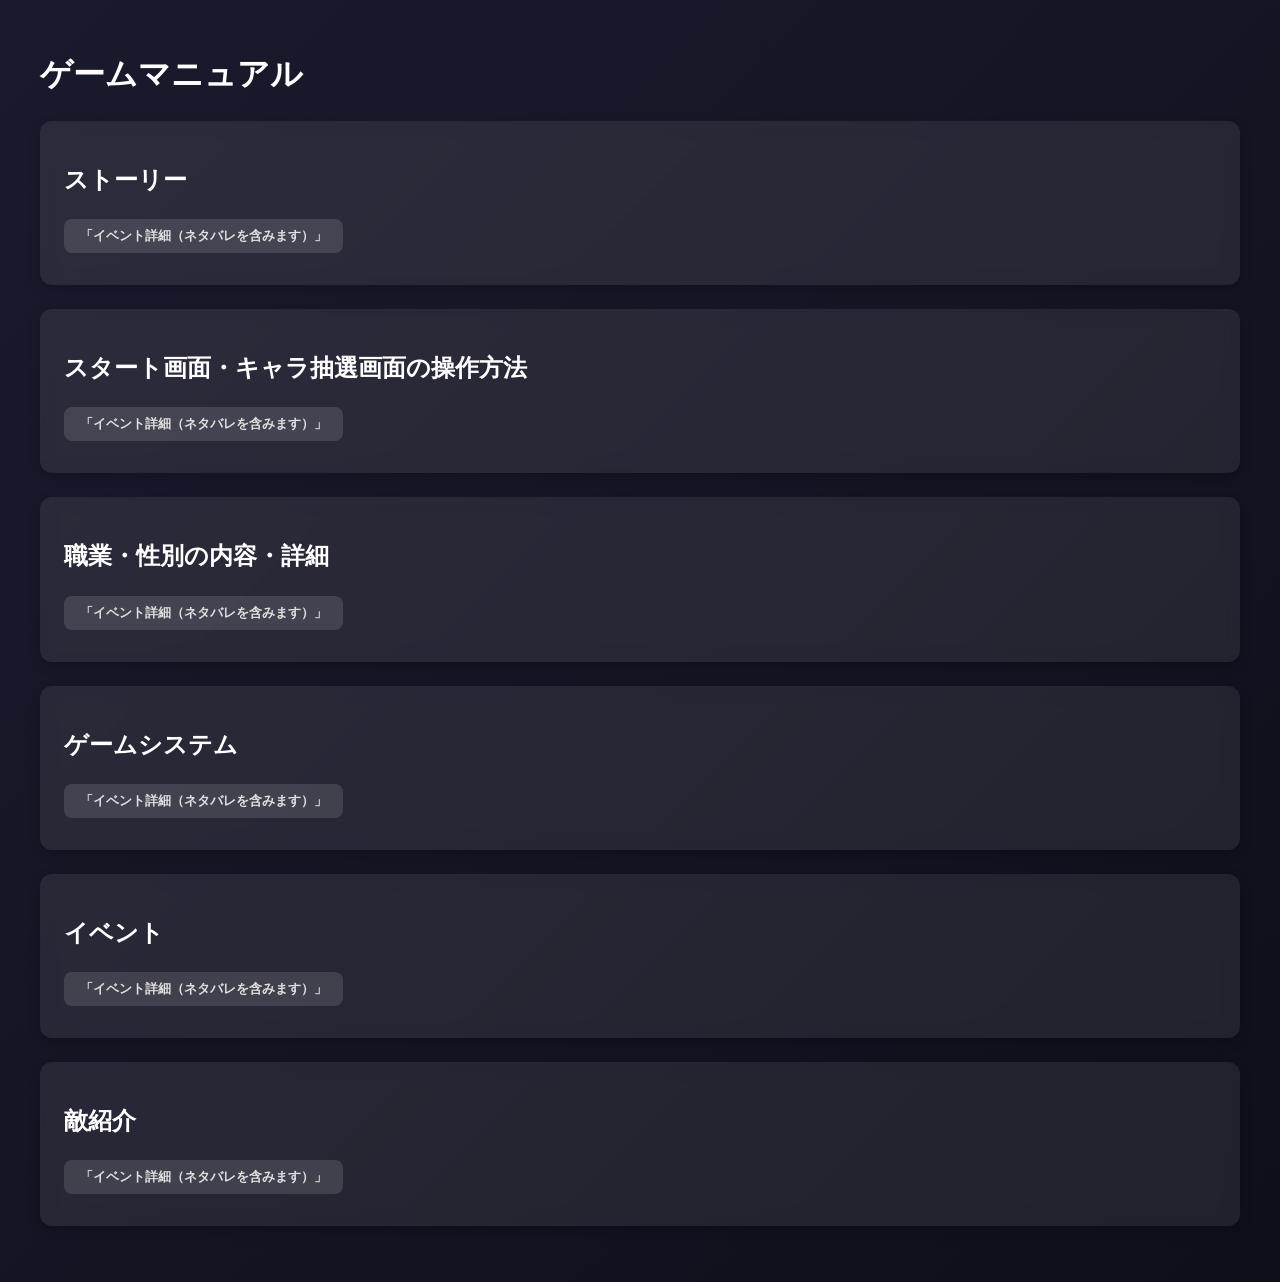
==== manual.html @ a330419d "味方を生贄に捧げると亡霊となるようにした" ====
<!DOCTYPE html>
<html lang="ja">

<head>
    <meta charset="UTF-8" />
    <meta name="viewport" content="width=device-width, initial-scale=1.0" />
    <title>ゲームマニュアル</title>
    <link rel="stylesheet" href="manual.css" />
    <link href="https://fonts.googleapis.com/css2?family=Inter:wght@400;600&display=swap" rel="stylesheet" />
</head>

<body>
    <div class="container">
        <h1>ゲームマニュアル</h1>

        <!-- Story -->
        <section class="section-card">
            <h2>ストーリー</h2>
            <button class="spoiler-btn" aria-expanded="false">「イベント詳細（ネタバレを含みます）」</button>
            <div class="details">
                <p>深淵の渦が世界を脅かす中、勇敢な冒険者たちは「VORTEX: The Labyrinth of
                    Souls」のダンジョンへ挑む。各階層で試練と謎を乗り越え、最深部の渦を討伐し、世界に平和を取り戻す壮大な旅路がここに始まる。</p>
                <div class="image-grid">
                    <img src="assets/intro.jpg" alt="Story Image" />
                </div>
            </div>
        </section>

        <!-- Start Screen -->
        <section class="section-card">
            <h2>スタート画面・キャラ抽選画面の操作方法</h2>
            <button class="spoiler-btn" aria-expanded="false">「イベント詳細（ネタバレを含みます）」</button>
            <div class="details">
                <p>スタート画面の各ボタンやキャラ抽選の流れを説明します。</p>
                <div class="image-grid">
                    <img src="assets/floor.png" alt="Start Screen" />
                    <img src="assets/face_戦士_male.jpeg" alt="Character Select" />
                </div>
            </div>
        </section>

        <!-- Classes & Gender -->
        <section class="section-card">
            <h2>職業・性別の内容・詳細</h2>
            <button class="spoiler-btn" aria-expanded="false">「イベント詳細（ネタバレを含みます）」</button>
            <div class="details">
                <table class="info-table">
                    <thead>
                        <tr>
                            <th>職業</th>
                            <th>性別</th>
                            <th>説明</th>
                        </tr>
                    </thead>
                    <tbody>
                        <tr>
                            <td>戦士</td>
                            <td>男性</td>
                            <td>高い攻撃力と防御力。</td>
                        </tr>
                        <tr>
                            <td>戦士</td>
                            <td>女性</td>
                            <td>同上、スキルが若干異なる。</td>
                        </tr>
                        <!-- 追加の職業・性別行 -->
                    </tbody>
                </table>
                <div class="image-grid">
                    <img src="assets/face_戦士_male.jpeg" alt="Warrior Male" />
                    <img src="assets/face_戦士_female.jpeg" alt="Warrior Female" />
                </div>
            </div>
        </section>

        <!-- Game Systems -->
        <section class="section-card">
            <h2>ゲームシステム</h2>
            <button class="spoiler-btn" aria-expanded="false">「イベント詳細（ネタバレを含みます）」</button>
            <div class="details">
                <ul>
                    <li><strong>オートセーブ</strong>：一定時間ごとに自動保存。</li>
                    <li><strong>キャンプ</strong>：休息・装備変更が可能。</li>
                    <li><strong>カルマシステム</strong>：行動に応じてカルマが変化。</li>
                    <li><strong>ランキングシステム</strong>：スコアやクリアタイムで順位付け。</li>
                    <li><strong>宝箱システム</strong>：ランダムアイテム取得。</li>
                    <li><strong>ダンジョンギミック</strong>：罠やパズル。</li>
                </ul>
                <div class="image-grid">
                    <img src="assets/boss.png" alt="Auto Save" />
                    <img src="assets/chest.png" alt="Camp" />
                    <img src="assets/face_ビショップ_male.jpeg" alt="Karma" />
                </div>
            </div>
        </section>

        <!-- Events -->
        <section class="section-card">
            <h2>イベント</h2>
            <button class="spoiler-btn" aria-expanded="false">「イベント詳細（ネタバレを含みます）」</button>
            <div class="details">
                <p>各フロアのイベント一覧をここに記載します。</p>
                <ul>
                    <li>フロア 1 – イベント名 – 簡易説明</li>
                    <li>フロア 2 – イベント名 – 簡易説明</li>
                    <!-- 追加のフロア -->
                </ul>
                <div class="image-grid">
                    <img src="assets/event_1.png" alt="Floor 1 Event" />
                    <img src="assets/event_2.png" alt="Floor 2 Event" />
                </div>
            </div>
        </section>

        <!-- Enemies -->
        <section class="section-card">
            <h2>敵紹介</h2>
            <button class="spoiler-btn" aria-expanded="false">「イベント詳細（ネタバレを含みます）」</button>
            <div class="details">
                <ul>
                    <li><strong>スライム</strong> – 弱いが数が多い。</li>
                    <li><strong>ゴブリン</strong> – 素早く、単体攻撃が得意。</li>
                    <!-- 追加の敵 -->
                </ul>
                <div class="image-grid">
                    <img src="assets/monster_0.png" alt="Slime" />
                    <img src="assets/monster_1.png" alt="Goblin" />
                </div>
            </div>
        </section>

    </div>
    <script src="manual.js"></script>
</body>

</html>
---- manual.css ----
/* manual.css - Premium styling for the HTML game manual */

/* Global Styles */
html,
body {
    margin: 0;
    padding: 0;
    font-family: 'Inter', sans-serif;
    background: linear-gradient(135deg, #1a1a2e, #0f0f1a);
    color: #e0e0e0;
    line-height: 1.6;
}

h1,
h2,
h3 {
    color: #ffffff;
    margin-top: 1rem;
}

/* Container */
.container {
    max-width: 1200px;
    margin: 0 auto;
    padding: 2rem;
}

/* Section Card */
.section-card {
    background: rgba(255, 255, 255, 0.08);
    border-radius: 12px;
    padding: 1.5rem;
    margin-bottom: 1.5rem;
    backdrop-filter: blur(8px);
    box-shadow: 0 4px 12px rgba(0, 0, 0, 0.2);
}

/* Spoiler Button */
.spoiler-btn {
    background: rgba(255, 255, 255, 0.12);
    border: none;
    color: #e0e0e0;
    padding: 0.5rem 1rem;
    border-radius: 8px;
    cursor: pointer;
    font-weight: 600;
    transition: background 0.3s ease;
}

.spoiler-btn:hover {
    background: rgba(255, 255, 255, 0.2);
}

.spoiler-btn[aria-expanded="true"] {
    background: rgba(255, 255, 255, 0.25);
}

/* Details Panel */
.details {
    overflow: hidden;
    max-height: 0;
    transition: max-height 0.4s ease;
    margin-top: 0.5rem;
}

.details img {
    max-width: 100%;
    border-radius: 8px;
    margin-top: 0.5rem;
}

/* Grid for images */
.image-grid {
    display: grid;
    grid-template-columns: repeat(auto-fit, minmax(200px, 1fr));
    gap: 1rem;
}

/* Table for class/gender details */
.info-table {
    width: 100%;
    border-collapse: collapse;
    margin-top: 1rem;
}

.info-table th,
.info-table td {
    border: 1px solid rgba(255, 255, 255, 0.1);
    padding: 0.5rem;
    text-align: left;
}

.info-table th {
    background: rgba(255, 255, 255, 0.12);
}

@media (max-width: 768px) {
    .container {
        padding: 1rem;
    }
}
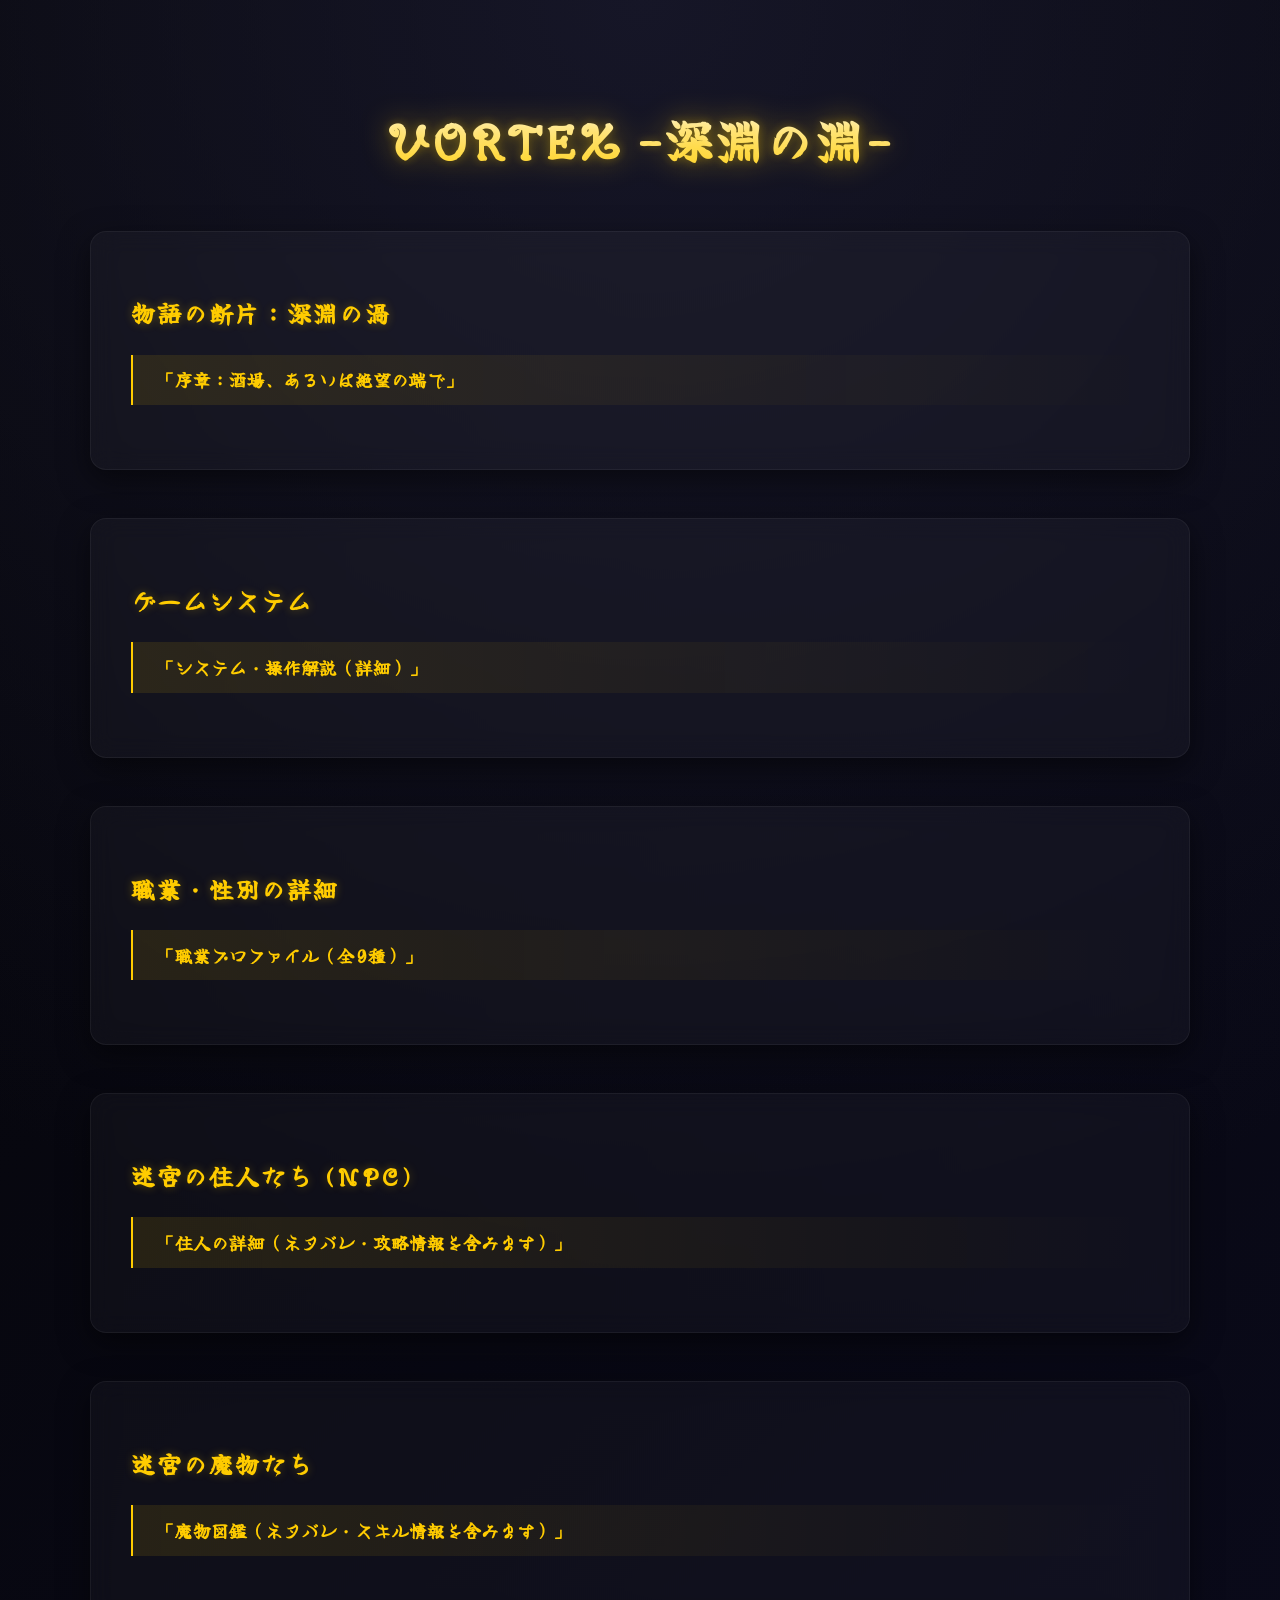
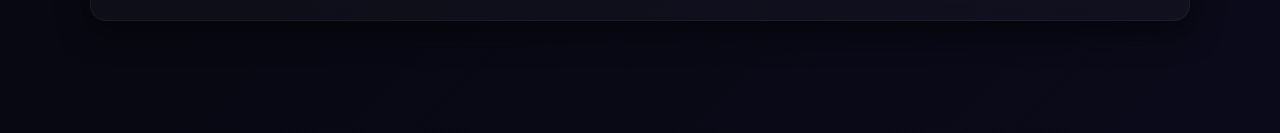
==== commit c84714ae: "implemented manual" ====
--- a/manual.html
+++ b/manual.html
@@ -4,131 +4,1103 @@
 <head>
     <meta charset="UTF-8" />
     <meta name="viewport" content="width=device-width, initial-scale=1.0" />
-    <title>ゲームマニュアル</title>
+    <title>VORTEX: Manual</title>
     <link rel="stylesheet" href="manual.css" />
-    <link href="https://fonts.googleapis.com/css2?family=Inter:wght@400;600&display=swap" rel="stylesheet" />
+    <link rel="preconnect" href="https://fonts.googleapis.com">
+    <link rel="preconnect" href="https://fonts.gstatic.com" crossorigin>
+    <link href="https://fonts.googleapis.com/css2?family=Yuji+Mai&display=swap" rel="stylesheet">
 </head>
 
 <body>
     <div class="container">
-        <h1>ゲームマニュアル</h1>
+        <h1>VORTEX -深淵の淵-</h1>
 
         <!-- Story -->
         <section class="section-card">
-            <h2>ストーリー</h2>
-            <button class="spoiler-btn" aria-expanded="false">「イベント詳細（ネタバレを含みます）」</button>
+            <h2>物語の断片：深淵の渦</h2>
+            <button class="spoiler-btn" aria-expanded="false">「序章：酒場、あるいは絶望の端で」</button>
             <div class="details">
-                <p>深淵の渦が世界を脅かす中、勇敢な冒険者たちは「VORTEX: The Labyrinth of
-                    Souls」のダンジョンへ挑む。各階層で試練と謎を乗り越え、最深部の渦を討伐し、世界に平和を取り戻す壮大な旅路がここに始まる。</p>
+                <div class="story-box">
+                    <p>石造りの酒場には、煤けた脂火の臭いと冒険者たちの重苦しい沈黙が充満していた。外では、迷宮の奥底から噴き出す瘴気が夜を蝕んでいる。街の家畜は相次いで倒れ、子供たちは原因不明の熱に浮かされ、かつて豊かだった土地は緩やかな死へと向かっていた。
+                    </p>
+
+                    <p>「……また現れたらしいですね。あの『渦』が」</p>
+
+                    <p>バーテンダーの擦れた声が、薪の爆ぜる音を切り裂く。彼の視線の先、カウンターに座る者たちの背中には、隠しきれない疲弊と、それ以上に深い「渇き」が張り付いていた。迷宮――それはかつては栄華の跡であり、今は魂を喰らう「VORTEX」の苗床。最深部に鎮座する「渦」を討たない限り、この世界に明日は訪れない。
+                    </p>
+
+                    <p>「ふん、またあの『渦』か。……この店には腕利きが集まっているようだな」</p>
+
+                    <p>一人の探索者が立ち上がる。その眼光は、絶望の淵にありながらも、まだ折れぬ意志を宿していた。<br>
+                        「誰か、私と共に『渦』を止めるために立ち上がる者はいないか？」</p>
+
+                    <p>椅子を引く軋み音が、連鎖的に響き渡る。ある者は金のため、ある者は過去を清算するため、またある者は純粋なる光の導きを信じて。境遇も信仰も異なる四人の魂が、今、薄暗い酒場の隅で交差した。</p>
+
+                    <p>彼らが踏み出すのは、生者が立ち入ることを許されぬ「魂の迷宮（The Labyrinth of Souls）」。<br>
+                        暗闇の先で待ち受けるのは、試練か、謎か、それとも救いなき終焉か。<br>
+                        深淵なる渦を巡る、死と再生の旅路が今、幕を開ける――。</p>
+                </div>
                 <div class="image-grid">
                     <img src="assets/intro.jpg" alt="Story Image" />
                 </div>
             </div>
         </section>
 
-        <!-- Start Screen -->
+        <!-- Game Systems -->
         <section class="section-card">
-            <h2>スタート画面・キャラ抽選画面の操作方法</h2>
-            <button class="spoiler-btn" aria-expanded="false">「イベント詳細（ネタバレを含みます）」</button>
+            <h2>ゲームシステム</h2>
+            <button class="spoiler-btn" aria-expanded="false">「システム・操作解説（詳細）」</button>
             <div class="details">
-                <p>スタート画面の各ボタンやキャラ抽選の流れを説明します。</p>
-                <div class="image-grid">
-                    <img src="assets/floor.png" alt="Start Screen" />
-                    <img src="assets/face_戦士_male.jpeg" alt="Character Select" />
+                <div class="system-grid">
+                    <!-- Party Creation -->
+                    <div class="system-box">
+                        <h3>キャラクター抽選とボーナス</h3>
+                        <p>冒険の始まりは、酒場に集まった4人の志願者を選ぶことから始まります。満足のいくステータスや職業が出るまで、何度でも<strong>「再抽選（Rキー）」</strong>が可能です。
+                        </p>
+                        <p><span class="reward-item">重要：</span>
+                            各キャラクターのステータス横にある「+」ボタンでボーナスポイントを割り振れます。VITは最大HP、INTは最大MPに直結し、各ステータスは装備可能条件にも関係するため、バランスを考えて慎重に割り当てましょう。
+                        </p>
+                    </div>
+
+                    <!-- Dungeon -->
+                    <div class="system-box">
+                        <h3>3Dダンジョン探索</h3>
+                        <p>名作ウィザードリィを彷彿とさせる、主観視点での探索です。マップは挑戦のたびにその姿を変え、壁の奥には<strong>「隠し扉」</strong>が潜んでいることもあります。</p>
+                        <ul>
+                            <li><strong>テレポーター</strong>：迷宮内の別の場所へランダムに転送されます。</li>
+                            <li><strong>回転床</strong>：一歩踏み出すと向きが強制的に変えられます。</li>
+                        </ul>
+                    </div>
+
+                    <!-- Battle -->
+                    <div class="system-box">
+                        <h3>戦略的なコマンド戦闘</h3>
+                        <p>敵と遭遇するとコマンド選択式の戦闘になります。各職業には固有のスキルがあり、HPやMPを消費して強力な一撃や支援を繰り出すことができます。</p>
+                    </div>
+
+                    <!-- Gear & Camp -->
+                    <div class="system-box">
+                        <h3>キャンプと装備の掟</h3>
+                        <p>「Cキー」でキャンプを開き、アイテムの使用や装備の変更が行えます。装備品には<strong>「必要ステータス」</strong>が設定されており、これを満たさないと真価を発揮できません。
+                        </p>
+                        <p><small>※初期のボーナス割り振りが、将来強力な武具を扱えるかどうかの鍵を握ります。</small></p>
+                    </div>
+
+                    <!-- Karma -->
+                    <div class="system-box">
+                        <h3>カルマシステム</h3>
+                        <p>迷宮内でのあなたの決断は、その魂の在り方（カルマ）を規定します。カルマの値によって、以下の恩恵と代償が生まれます。</p>
+                        <div class="karma-grid">
+                            <div class="karma-card light">
+                                <div class="karma-title">善のカルマ（正の値）</div>
+                                <p>聖なる加護により、歩数に応じて<strong>HPが自動回復</strong>しやすくなります。引き換えに、わずかなMPを消費します。</p>
+                            </div>
+                            <div class="karma-card dark">
+                                <div class="karma-title">悪のカルマ（負の値）</div>
+                                <p>闇の魔力と同調し、歩数に応じて<strong>MPが自動回復</strong>しやすくなります。引き換えに、わずかなHPを消費します。</p>
+                            </div>
+                        </div>
+                    </div>
+
+                    <!-- Save & Ranking -->
+                    <div class="system-box">
+                        <h3>記録と死のペナルティ</h3>
+                        <p>戦闘終了後などに<strong>オートセーブ</strong>が行われます。全滅すると「死のペナルティ」としてクリアタイム（探索時間）が大幅に加算され、スタート地点に送られます。</p>
+                        <p>無事に「渦」を討伐できれば、その誇り高き記録をランキングボードに刻むことができます。</p>
+                    </div>
+
+                    <!-- Controls -->
+                    <div class="system-box">
+                        <h3>操作方法</h3>
+                        <div class="control-grid">
+                            <div class="control-item"><span class="control-key">W / ↑</span> 前進</div>
+                            <div class="control-item"><span class="control-key">S / ↓</span> 後退</div>
+                            <div class="control-item"><span class="control-key">A / ←</span> 左を向く</div>
+                            <div class="control-item"><span class="control-key">D / →</span> 右を向く</div>
+                            <div class="control-item"><span class="control-key">C</span> キャンプを開く</div>
+                            <div class="control-item"><span class="control-key">Enter</span> 決定 / 開始</div>
+                            <div class="control-item"><span class="control-key">R</span> メンバー再抽選</div>
+                        </div>
+                        <div style="margin-top: 1rem; font-size: 0.9rem; color: #aaa;">
+                            <strong>戦闘ショートカット:</strong><br>
+                            A: 攻撃 / S: スキル / D: 防御 / F: 逃げる
+                        </div>
+                    </div>
                 </div>
             </div>
         </section>
 
         <!-- Classes & Gender -->
         <section class="section-card">
-            <h2>職業・性別の内容・詳細</h2>
-            <button class="spoiler-btn" aria-expanded="false">「イベント詳細（ネタバレを含みます）」</button>
+            <h2>職業・性別の詳細</h2>
+            <button class="spoiler-btn" aria-expanded="false">「職業プロファイル（全9種）」</button>
             <div class="details">
-                <table class="info-table">
-                    <thead>
-                        <tr>
-                            <th>職業</th>
-                            <th>性別</th>
-                            <th>説明</th>
-                        </tr>
-                    </thead>
-                    <tbody>
-                        <tr>
-                            <td>戦士</td>
-                            <td>男性</td>
-                            <td>高い攻撃力と防御力。</td>
-                        </tr>
-                        <tr>
-                            <td>戦士</td>
-                            <td>女性</td>
-                            <td>同上、スキルが若干異なる。</td>
-                        </tr>
-                        <!-- 追加の職業・性別行 -->
-                    </tbody>
-                </table>
-                <div class="image-grid">
-                    <img src="assets/face_戦士_male.jpeg" alt="Warrior Male" />
-                    <img src="assets/face_戦士_female.jpeg" alt="Warrior Female" />
+                <div class="character-gallery">
+
+                    <!-- Warrior -->
+                    <div class="class-section">
+                        <div class="class-header">
+                            <h3>戦士 <span style="font-size: 1rem; color: #888;">- Warrior -</span></h3>
+                        </div>
+                        <p class="class-description">高いHPと防御力を誇る前衛の要。最前線でパーティの盾となり、強力な武具を使いこなします。</p>
+                        <div class="gender-cards">
+                            <div class="gender-card">
+                                <img src="assets/face_戦士_male.jpeg" alt="Warrior Male" class="gender-portrait" />
+                                <div class="gender-info">
+                                    <div class="gender-label">男性 / MALE</div>
+                                    <div class="gender-skill">
+                                        <span class="skill-tag">SKILL</span> <span class="skill-name">全力振り</span>
+                                        <p class="skill-desc">大ダメージを与える強力な一撃。</p>
+                                    </div>
+                                </div>
+                            </div>
+                            <div class="gender-card">
+                                <img src="assets/face_戦士_female.jpeg" alt="Warrior Female" class="gender-portrait" />
+                                <div class="gender-info">
+                                    <div class="gender-label">女性 / FEMALE</div>
+                                    <div class="gender-skill">
+                                        <span class="skill-tag">SKILL</span> <span class="skill-name">全力振り</span>
+                                        <p class="skill-desc">大ダメージを与える強力な一撃。</p>
+                                    </div>
+                                </div>
+                            </div>
+                        </div>
+                    </div>
+
+                    <!-- Thief -->
+                    <div class="class-section">
+                        <div class="class-header">
+                            <h3>盗賊 <span style="font-size: 1rem; color: #888;">- Thief -</span></h3>
+                        </div>
+                        <p class="class-description">素早さと運が高く、宝箱の扱いに長けている。不意打ちによって戦況を有利に進めます。</p>
+                        <div class="gender-cards">
+                            <div class="gender-card">
+                                <img src="assets/face_盗賊_male.jpeg" alt="Thief Male" class="gender-portrait" />
+                                <div class="gender-info">
+                                    <div class="gender-label">男性 / MALE</div>
+                                    <div class="gender-skill">
+                                        <span class="skill-tag">SKILL</span> <span class="skill-name">不意打ち</span>
+                                        <p class="skill-desc">素早さを活かした奇襲攻撃。</p>
+                                    </div>
+                                </div>
+                            </div>
+                            <div class="gender-card">
+                                <img src="assets/face_盗賊_female.jpeg" alt="Thief Female" class="gender-portrait" />
+                                <div class="gender-info">
+                                    <div class="gender-label">女性 / FEMALE</div>
+                                    <div class="gender-skill">
+                                        <span class="skill-tag">SKILL</span> <span class="skill-name">不意打ち</span>
+                                        <p class="skill-desc">素早さを活かした奇襲攻撃。</p>
+                                    </div>
+                                </div>
+                            </div>
+                        </div>
+                    </div>
+
+                    <!-- Cleric -->
+                    <div class="class-section">
+                        <div class="class-header">
+                            <h3>僧侶 <span style="font-size: 1rem; color: #888;">- Cleric -</span></h3>
+                        </div>
+                        <p class="class-description">神聖な魔法でパーティの傷を癒やす。アンデッドを退ける浄化の力も持っています。</p>
+                        <div class="gender-cards">
+                            <div class="gender-card">
+                                <img src="assets/face_僧侶_male.jpeg" alt="Cleric Male" class="gender-portrait" />
+                                <div class="gender-info">
+                                    <div class="gender-label">男性 / MALE</div>
+                                    <div class="gender-skill">
+                                        <span class="skill-tag">SKILL</span> <span class="skill-name">ヒール</span>
+                                        <p class="skill-desc">味方一人のHPを大きく回復する。</p>
+                                    </div>
+                                </div>
+                            </div>
+                            <div class="gender-card">
+                                <img src="assets/face_僧侶_female.jpeg" alt="Cleric Female" class="gender-portrait" />
+                                <div class="gender-info">
+                                    <div class="gender-label">女性 / FEMALE</div>
+                                    <div class="gender-skill">
+                                        <span class="skill-tag">SKILL</span> <span class="skill-name">ヒール</span>
+                                        <p class="skill-desc">味方一人のHPを大きく回復する。</p>
+                                    </div>
+                                </div>
+                            </div>
+                        </div>
+                    </div>
+
+                    <!-- Mage -->
+                    <div class="class-section">
+                        <div class="class-header">
+                            <h3>魔術師 <span style="font-size: 1rem; color: #888;">- Mage -</span></h3>
+                        </div>
+                        <p class="class-description">強力な魔術を操り、敵軍を一掃する。防御は脆いが、一撃の破壊力は随一。</p>
+                        <div class="gender-cards">
+                            <div class="gender-card">
+                                <img src="assets/face_魔術師_male.jpeg" alt="Mage Male" class="gender-portrait" />
+                                <div class="gender-info">
+                                    <div class="gender-label">男性 / MALE</div>
+                                    <div class="gender-skill">
+                                        <span class="skill-tag">SKILL</span> <span class="skill-name">ファイヤーボール</span>
+                                        <p class="skill-desc">敵全体に魔法ダメージを与える。</p>
+                                    </div>
+                                </div>
+                            </div>
+                            <div class="gender-card">
+                                <img src="assets/face_魔術師_female.jpeg" alt="Mage Female" class="gender-portrait" />
+                                <div class="gender-info">
+                                    <div class="gender-label">女性 / FEMALE</div>
+                                    <div class="gender-skill">
+                                        <span class="skill-tag">SKILL</span> <span class="skill-name">ファイヤーボール</span>
+                                        <p class="skill-desc">敵全体に魔法ダメージを与える。</p>
+                                    </div>
+                                </div>
+                            </div>
+                        </div>
+                    </div>
+
+                    <!-- Samurai -->
+                    <div class="class-section">
+                        <div class="class-header">
+                            <h3>侍 <span style="font-size: 1rem; color: #888;">- Samurai -</span></h3>
+                        </div>
+                        <p class="class-description">刀を極め、強力な連撃を放つ。攻守のバランスが良く、独自の剣技で敵を切り裂きます。</p>
+                        <div class="gender-cards">
+                            <div class="gender-card">
+                                <img src="assets/face_侍_male.jpeg" alt="Samurai Male" class="gender-portrait" />
+                                <div class="gender-info">
+                                    <div class="gender-label">男性 / MALE</div>
+                                    <div class="gender-skill">
+                                        <span class="skill-tag">SKILL</span> <span class="skill-name">燕返し</span>
+                                        <p class="skill-desc">二回連続でダメージを与える。</p>
+                                    </div>
+                                </div>
+                            </div>
+                            <div class="gender-card">
+                                <img src="assets/face_侍_female.jpeg" alt="Samurai Female" class="gender-portrait" />
+                                <div class="gender-info">
+                                    <div class="gender-label">女性 / FEMALE</div>
+                                    <div class="gender-skill">
+                                        <span class="skill-tag">SKILL</span> <span class="skill-name">燕返し</span>
+                                        <p class="skill-desc">二回連続でダメージを与える。</p>
+                                    </div>
+                                </div>
+                            </div>
+                        </div>
+                    </div>
+
+                    <!-- Martial Artist -->
+                    <div class="class-section">
+                        <div class="class-header">
+                            <h3>武闘家 <span style="font-size: 1rem; color: #888;">- Martial Artist -</span></h3>
+                        </div>
+                        <p class="class-description">強靭な肉体を持ち、防御無視の熱波を放つ。素手や爪による攻撃は、堅い敵にも有効です。</p>
+                        <div class="gender-cards">
+                            <div class="gender-card">
+                                <img src="assets/face_武闘家_male.jpeg" alt="Martial Artist Male"
+                                    class="gender-portrait" />
+                                <div class="gender-info">
+                                    <div class="gender-label">男性 / MALE</div>
+                                    <div class="gender-skill">
+                                        <span class="skill-tag">SKILL</span> <span class="skill-name">気功波</span>
+                                        <p class="skill-desc">敵の防御を無視してダメージを与える。</p>
+                                    </div>
+                                </div>
+                            </div>
+                            <div class="gender-card">
+                                <img src="assets/face_武闘家_female.jpeg" alt="Martial Artist Female"
+                                    class="gender-portrait" />
+                                <div class="gender-info">
+                                    <div class="gender-label">女性 / FEMALE</div>
+                                    <div class="gender-skill">
+                                        <span class="skill-tag">SKILL</span> <span class="skill-name">気功波</span>
+                                        <p class="skill-desc">敵の防御を無視してダメージを与える。</p>
+                                    </div>
+                                </div>
+                            </div>
+                        </div>
+                    </div>
+
+                    <!-- Archer -->
+                    <div class="class-section">
+                        <div class="class-header">
+                            <h3>狩人 <span style="font-size: 1rem; color: #888;">- Archer -</span></h3>
+                        </div>
+                        <p class="class-description">弓矢の達人。狙いすました一撃で敵を射抜く。高い命中率と回避率を誇ります。</p>
+                        <div class="gender-cards">
+                            <div class="gender-card">
+                                <img src="assets/face_狩人_male.jpeg" alt="Archer Male" class="gender-portrait" />
+                                <div class="gender-info">
+                                    <div class="gender-label">男性 / MALE</div>
+                                    <div class="gender-skill">
+                                        <span class="skill-tag">SKILL</span> <span class="skill-name">狙い撃ち</span>
+                                        <p class="skill-desc">急所を突く高威力の射撃。</p>
+                                    </div>
+                                </div>
+                            </div>
+                            <div class="gender-card">
+                                <img src="assets/face_狩人_female.jpeg" alt="Archer Female" class="gender-portrait" />
+                                <div class="gender-info">
+                                    <div class="gender-label">女性 / FEMALE</div>
+                                    <div class="gender-skill">
+                                        <span class="skill-tag">SKILL</span> <span class="skill-name">狙い撃ち</span>
+                                        <p class="skill-desc">急所を突く高威力の射撃。</p>
+                                    </div>
+                                </div>
+                            </div>
+                        </div>
+                    </div>
+
+                    <!-- Monk -->
+                    <div class="class-section">
+                        <div class="class-header">
+                            <h3>モンク <span style="font-size: 1rem; color: #888;">- Monk -</span></h3>
+                        </div>
+                        <p class="class-description">回復と攻撃を両立し、粘り強く戦う。自身の精神を高め、戦況に合わせて自在に動けます。</p>
+                        <div class="gender-cards">
+                            <div class="gender-card">
+                                <img src="assets/face_モンク_male.jpeg" alt="Monk Male" class="gender-portrait" />
+                                <div class="gender-info">
+                                    <div class="gender-label">男性 / MALE</div>
+                                    <div class="gender-skill">
+                                        <span class="skill-tag">SKILL</span> <span class="skill-name">精神統一</span>
+                                        <p class="skill-desc">味方を回復しつつ、敵へ追撃を行う。</p>
+                                    </div>
+                                </div>
+                            </div>
+                            <div class="gender-card">
+                                <img src="assets/face_モンク_female.jpeg" alt="Monk Female" class="gender-portrait" />
+                                <div class="gender-info">
+                                    <div class="gender-label">女性 / FEMALE</div>
+                                    <div class="gender-skill">
+                                        <span class="skill-tag">SKILL</span> <span class="skill-name">精神統一</span>
+                                        <p class="skill-desc">味方を回復しつつ、敵へ追撃を行う。</p>
+                                    </div>
+                                </div>
+                            </div>
+                        </div>
+                    </div>
+
+                    <!-- Bishop -->
+                    <div class="class-section">
+                        <div class="class-header">
+                            <h3>ビショップ <span style="font-size: 1rem; color: #888;">- Bishop -</span></h3>
+                        </div>
+                        <p class="class-description">究極の聖職者。癒やしと浄化を同時に行い、パーティに絶対的な安心をもたらします。</p>
+                        <div class="gender-cards">
+                            <div class="gender-card">
+                                <img src="assets/face_ビショップ_male.jpeg" alt="Bishop Male" class="gender-portrait" />
+                                <div class="gender-info">
+                                    <div class="gender-label">男性 / MALE</div>
+                                    <div class="gender-skill">
+                                        <span class="skill-tag">SKILL</span> <span class="skill-name">ホーリーライト</span>
+                                        <p class="skill-desc">味方を回復し、敵全員に神聖ダメージ。</p>
+                                    </div>
+                                </div>
+                            </div>
+                            <div class="gender-card">
+                                <img src="assets/face_ビショップ_female.jpeg" alt="Bishop Female" class="gender-portrait" />
+                                <div class="gender-info">
+                                    <div class="gender-label">女性 / FEMALE</div>
+                                    <div class="gender-skill">
+                                        <span class="skill-tag">SKILL</span> <span class="skill-name">ホーリーライト</span>
+                                        <p class="skill-desc">味方を回復し、敵全員に神聖ダメージ。</p>
+                                    </div>
+                                </div>
+                            </div>
+                        </div>
+                    </div>
+
                 </div>
             </div>
         </section>
 
-        <!-- Game Systems -->
+        <!-- Events & NPCs -->
         <section class="section-card">
-            <h2>ゲームシステム</h2>
-            <button class="spoiler-btn" aria-expanded="false">「イベント詳細（ネタバレを含みます）」</button>
+            <h2>迷宮の住人たち (NPC)</h2>
+            <button class="spoiler-btn" aria-expanded="false">「住人の詳細（ネタバレ・攻略情報を含みます）」</button>
             <div class="details">
-                <ul>
-                    <li><strong>オートセーブ</strong>：一定時間ごとに自動保存。</li>
-                    <li><strong>キャンプ</strong>：休息・装備変更が可能。</li>
-                    <li><strong>カルマシステム</strong>：行動に応じてカルマが変化。</li>
-                    <li><strong>ランキングシステム</strong>：スコアやクリアタイムで順位付け。</li>
-                    <li><strong>宝箱システム</strong>：ランダムアイテム取得。</li>
-                    <li><strong>ダンジョンギミック</strong>：罠やパズル。</li>
-                </ul>
-                <div class="image-grid">
-                    <img src="assets/boss.png" alt="Auto Save" />
-                    <img src="assets/chest.png" alt="Camp" />
-                    <img src="assets/face_ビショップ_male.jpeg" alt="Karma" />
+                <p>迷宮に囚われた者、あるいはそこで生きる者たち。彼らとの出会いは、あなたの旅を大きく変えることになるでしょう。</p>
+
+                <!-- 1F: Miraculous Mirror -->
+                <div class="npc-profile">
+                    <div class="npc-header">
+                        <img src="assets/event_1.png" alt="不思議な手鏡" class="npc-avatar" />
+                        <div class="npc-info">
+                            <h3>不思議な手鏡</h3>
+                            <span class="npc-location">出現場所: 1F 通路</span>
+                        </div>
+                    </div>
+                    <div class="npc-story">
+                        「鏡面には、誰かのものであろう激しい情念が焼き付いている……。」<br>
+                        冷たい石畳に落ちたこの鏡は、拾い上げた者の業（カルマ）を反射します。善行を積めば癒やしの光を、悪行を重ねれば破滅の霧を。あなたの魂は、この鏡にどう映るでしょうか？
+                    </div>
+
+                    <div class="floor-context">
+                        <h4>1F: 運命の岐路</h4>
+                        <p>迷宮の入り口近くで、プレイヤーは最初の選択を迫られます。この鏡を手にするか、あるいは拒絶するか。</p>
+                        <table class="choice-table">
+                            <thead>
+                                <tr>
+                                    <th>選択肢</th>
+                                    <th>カルマ</th>
+                                    <th>結果・報酬</th>
+                                </tr>
+                            </thead>
+                            <tbody>
+                                <tr>
+                                    <td><span class="choice-label">鏡を拾い上げる</span></td>
+                                    <td><span class="karma-badge karma-pos">+5</span></td>
+                                    <td><span class="reward-item">不思議な手鏡</span> を入手。<br><span
+                                            class="reward-info">所持中、毎歩HPまたはMPが微増減する。</span></td>
+                                </tr>
+                                <tr>
+                                    <td><span class="choice-label">鏡を叩き割る</span></td>
+                                    <td><span class="karma-badge karma-neg">-20</span></td>
+                                    <td>不吉な予感と共に、カルマが大きく低下する。</td>
+                                </tr>
+                            </tbody>
+                        </table>
+                    </div>
+                </div>
+
+                <!-- 2F: The Elder -->
+                <div class="npc-profile">
+                    <div class="npc-header">
+                        <img src="assets/event_2.png" alt="老師" class="npc-avatar" />
+                        <div class="npc-info">
+                            <h3>老師</h3>
+                            <span class="npc-location">出現場所: 2F 修練の間</span>
+                        </div>
+                    </div>
+                    <div class="npc-story">
+                        静かに目を閉じ、迷宮の最奥を見据える老人。「汝、本当の絶望を知らぬようだ」と語る彼の言葉は重い。十分な経験を積んだ者にのみ、彼は真の力を呼び覚ます修行を授けます。
+                    </div>
+
+                    <div class="floor-context">
+                        <h4>2F: 試練の条件</h4>
+                        <p>修行を受けるには、パーティ全員の研鑽が必要です。</p>
+                        <table class="choice-table">
+                            <thead>
+                                <tr>
+                                    <th>状況</th>
+                                    <th>報酬・効果</th>
+                                </tr>
+                            </thead>
+                            <tbody>
+                                <tr>
+                                    <td><span class="choice-label">全員レベル10以上</span></td>
+                                    <td><span class="reward-item">ステータス固定</span><br><span
+                                            class="reward-info">現在の全ステータスが「ベースステータス」として上書きされ、装備条件のクリアが容易になる。</span></td>
+                                </tr>
+                                <tr>
+                                    <td><span class="choice-label">レベル不足時</span></td>
+                                    <td>「汝、本当の絶望を知らぬようだ」と一蹴される。</td>
+                                </tr>
+                            </tbody>
+                        </table>
+                    </div>
+                </div>
+
+                <!-- 3F/7F: Altrius -->
+                <div class="npc-profile">
+                    <div class="npc-header">
+                        <img src="assets/event_3.png" alt="アルトリウス" class="npc-avatar" />
+                        <div class="npc-info">
+                            <h3>気前のよい剣士『アルトリウス』</h3>
+                            <span class="npc-location">出現場所: 3F / 7F</span>
+                        </div>
+                    </div>
+                    <div class="npc-story">
+                        「やあ君たち、そんな装備でここに来たのかい？」<br>
+                        3階で出会う彼は、自らのおさがりを譲ってくれる陽気な男です。しかし、迷宮の瘴気は残酷です。7階で再会する時、彼は狂気に飲まれ、かつての友に牙を向きます。
+                    </div>
+
+                    <div class="floor-context">
+                        <h4>3F: 最初の出会い</h4>
+                        <table class="choice-table">
+                            <thead>
+                                <tr>
+                                    <th>選択肢</th>
+                                    <th>カルマ</th>
+                                    <th>結果・戦闘</th>
+                                </tr>
+                            </thead>
+                            <tbody>
+                                <tr>
+                                    <td><span class="choice-label">受け取る</span></td>
+                                    <td><span class="karma-badge karma-pos">+10</span></td>
+                                    <td><span class="reward-item">ロングソード</span> を入手。</td>
+                                </tr>
+                                <tr>
+                                    <td><span class="choice-label">戦う</span></td>
+                                    <td><span class="karma-badge karma-neg">-70</span></td>
+                                    <td>戦闘開始: <br><strong>HP 300 / ATK 30 / SPD 10</strong></td>
+                                </tr>
+                            </tbody>
+                        </table>
+                    </div>
+
+                    <div class="floor-context">
+                        <h4>7F: 狂乱の再会</h4>
+                        <p>3階で出会ったか否かに関わらず、彼は狂気に沈んでいます。※3階で会っていない場合は遺体として発見。</p>
+                        <table class="choice-table">
+                            <thead>
+                                <tr>
+                                    <th>選択肢</th>
+                                    <th>カルマ</th>
+                                    <th>結果・戦闘</th>
+                                </tr>
+                            </thead>
+                            <tbody>
+                                <tr>
+                                    <td><span class="choice-label">戦う</span></td>
+                                    <td><span class="karma-badge karma-pos">+10</span></td>
+                                    <td>苦しみから解放するため、剣を握る。<br><strong>HP 2500 / ATK 190 / SPD 85</strong></td>
+                                </tr>
+                                <tr>
+                                    <td><span class="choice-label">逃げる</span></td>
+                                    <td><span class="karma-badge karma-neg">-10</span></td>
+                                    <td>代償としてパーティ全員のHPが20%まで激減する。</td>
+                                </tr>
+                                <tr>
+                                    <td><span class="choice-label">遺体から奪う</span></td>
+                                    <td><span class="karma-badge karma-neg">-20</span></td>
+                                    <td><span class="reward-item">呪われた 狂戦士の剣</span> を入手。</td>
+                                </tr>
+                            </tbody>
+                        </table>
+                    </div>
+                </div>
+
+                <!-- 4F/6F: Goblins -->
+                <div class="npc-profile">
+                    <div class="npc-header">
+                        <img src="assets/event_4child.png" alt="ゴブリン" class="npc-avatar" />
+                        <div class="npc-info">
+                            <h3>はぐれゴブリンとキングゴブリン</h3>
+                            <span class="npc-location">出現場所: 4F / 6F</span>
+                        </div>
+                    </div>
+                    <div class="npc-story">
+                        4階で震える子供のゴブリン。彼を見逃したならば、6階で強大なキングゴブリン（親）が感謝をもってあなたを迎えるでしょう。逆に彼を手にかけたなら……親の怒りは凄まじいものとなります。
+                    </div>
+
+                    <div class="floor-context">
+                        <h4>4F: 震える幼生</h4>
+                        <table class="choice-table">
+                            <thead>
+                                <tr>
+                                    <th>選択肢</th>
+                                    <th>カルマ</th>
+                                    <th>結果・報酬</th>
+                                </tr>
+                            </thead>
+                            <tbody>
+                                <tr>
+                                    <td><span class="choice-label">戦う</span></td>
+                                    <td><span class="karma-badge karma-neg">-50</span></td>
+                                    <td>将来の芽を摘む。戦闘開始:<br><strong>HP 40 / ATK 10 / SPD 5</strong></td>
+                                </tr>
+                                <tr>
+                                    <td><span class="choice-label">見逃す</span></td>
+                                    <td><span class="karma-badge karma-pos">+20</span></td>
+                                    <td>慈悲を見せる。6階での展開が変化する。</td>
+                                </tr>
+                            </tbody>
+                        </table>
+                    </div>
+
+                    <div class="floor-context">
+                        <h4>6F: 親の咆哮</h4>
+                        <table class="choice-table">
+                            <thead>
+                                <tr>
+                                    <th>状況・選択肢</th>
+                                    <th>カルマ</th>
+                                    <th>結果・報酬</th>
+                                </tr>
+                            </thead>
+                            <tbody>
+                                <tr>
+                                    <td><span class="choice-label">【生存時】 頷く/友好</span></td>
+                                    <td><span class="karma-badge karma-pos">+20</span></td>
+                                    <td>4階での再会（報酬）に繋がる。</td>
+                                </tr>
+                                <tr>
+                                    <td><span class="choice-label">【討伐時】 戦う (怒り)</span></td>
+                                    <td>--</td>
+                                    <td>復讐に燃える親との決戦。戦闘開始:<br><strong>HP 1300 / ATK 130 / SPD 25</strong></td>
+                                </tr>
+                                <tr>
+                                    <td><span class="choice-label">略奪 (再会時)</span></td>
+                                    <td><span class="karma-badge karma-neg">-50</span></td>
+                                    <td>報酬を渡そうとする親子を襲う。<br><strong>キングHP 1300 + 子供HP 40</strong></td>
+                                </tr>
+                                <tr>
+                                    <td><span class="choice-label">報酬を受け取る</span></td>
+                                    <td><span class="karma-badge karma-pos">+30</span></td>
+                                    <td><span class="reward-item">妖精の霊薬</span> を入手。<br><span
+                                            class="reward-info">何度でも使える全体HP50回復薬。</span></td>
+                                </tr>
+                            </tbody>
+                        </table>
+                    </div>
+                </div>
+
+                <!-- 5F/9F: Wounded Knight -->
+                <div class="npc-profile">
+                    <div class="npc-header">
+                        <img src="assets/event_5.png" alt="負傷した騎士" class="npc-avatar" />
+                        <div class="npc-info">
+                            <h3>負傷した騎士</h3>
+                            <span class="npc-location">出現場所: 5F / 9F</span>
+                        </div>
+                    </div>
+                    <div class="npc-story">
+                        血を流し、息も絶え絶えに助けを求める騎士。己の魔力と物資を捧げて彼を救うか、あるいはその荷を奪うか。5階でのあなたの慈悲は、9階で「騎士の亡霊」としての再会と、伝説の武具の譲渡に繋がります。
+                    </div>
+
+                    <div class="floor-context">
+                        <h4>5F: 献身の試練</h4>
+                        <table class="choice-table">
+                            <thead>
+                                <tr>
+                                    <th>選択肢</th>
+                                    <th>カルマ</th>
+                                    <th>代償・報酬</th>
+                                </tr>
+                            </thead>
+                            <tbody>
+                                <tr>
+                                    <td><span class="choice-label">助ける</span></td>
+                                    <td><span class="karma-badge karma-pos">+50</span></td>
+                                    <td><span class="reward-info">全員のMPが0になり、消耗品全紛失。</span><br>9階で大きな見返りがある。</td>
+                                </tr>
+                                <tr>
+                                    <td><span class="choice-label">見捨てる</span></td>
+                                    <td><span class="karma-badge karma-neg">-20</span></td>
+                                    <td>無言で立ち去る。9階では遺体を発見。</td>
+                                </tr>
+                                <tr>
+                                    <td><span class="choice-label">略奪</span></td>
+                                    <td><span class="karma-badge karma-neg">-30</span></td>
+                                    <td>弱った騎士を襲う。戦闘開始:<br><strong>HP 100 / ATK 50 / SPD 10</strong></td>
+                                </tr>
+                            </tbody>
+                        </table>
+                    </div>
+
+                    <div class="floor-context">
+                        <h4>9F: 報いの果て</h4>
+                        <table class="choice-table">
+                            <thead>
+                                <tr>
+                                    <th>状況・選択肢</th>
+                                    <th>カルマ</th>
+                                    <th>入手アイテム</th>
+                                </tr>
+                            </thead>
+                            <tbody>
+                                <tr>
+                                    <td><span class="choice-label">【救助済】 亡霊から受領</span></td>
+                                    <td><span class="karma-badge karma-pos">+20</span></td>
+                                    <td><span class="reward-item">英雄の聖剣 / 英雄の鎧 / 光の護符</span><br><span
+                                            class="reward-info">最深部攻略に必須級の伝説セット。</span></td>
+                                </tr>
+                                <tr>
+                                    <td><span class="choice-label">【不救助】 遺体をあさる</span></td>
+                                    <td><span class="karma-badge karma-neg">-20</span></td>
+                                    <td><span class="reward-item">呪われた 血塗られた魔剣</span><br><span
+                                            class="reward-info">高威力だが、精神を蝕む代償を伴う。</span></td>
+                                </tr>
+                            </tbody>
+                        </table>
+                    </div>
+                </div>
+
+                <!-- 8F: Dark Sage -->
+                <div class="npc-profile">
+                    <div class="npc-header">
+                        <img src="assets/event_8.png" alt="闇の賢者" class="npc-avatar" />
+                        <div class="npc-info">
+                            <h3>闇の賢者</h3>
+                            <span class="npc-location">出現場所: 8F</span>
+                        </div>
+                    </div>
+                    <div class="npc-story">
+                        底知れぬ魔力を放つ、冷徹な合理主義者。彼は「仲間の命」と引き換えに最強の杖を渡すという悍ましい取引を持ちかけてきます。その口車に乗るか、正義を貫き戦うかはあなた次第です。
+                    </div>
+
+                    <div class="floor-context">
+                        <h4>8F: 究極の取引</h4>
+                        <table class="choice-table">
+                            <thead>
+                                <tr>
+                                    <th>選択肢</th>
+                                    <th>カルマ</th>
+                                    <th>結果・報酬</th>
+                                </tr>
+                            </thead>
+                            <tbody>
+                                <tr>
+                                    <td><span class="choice-label">仲間を犠牲にする</span></td>
+                                    <td><span class="karma-badge karma-neg">-100</span></td>
+                                    <td><span class="reward-item">深淵の杖 (INT+80)</span> を入手。<br><span
+                                            class="reward-info">選ばれた仲間は永久にロストする。</span></td>
+                                </tr>
+                                <tr>
+                                    <td><span class="choice-label">戦う</span></td>
+                                    <td><span class="karma-badge karma-neg">-20</span></td>
+                                    <td>戦闘開始: <br><strong>HP 6000 / ATK 220 / SPD 70</strong></td>
+                                </tr>
+                                <tr>
+                                    <td><span class="choice-label">拒絶する</span></td>
+                                    <td><span class="karma-badge karma-pos">+50</span></td>
+                                    <td>賢者は闇へと消え去る。</td>
+                                </tr>
+                            </tbody>
+                        </table>
+                    </div>
+                </div>
+
+            </div>
+        </section>
+
+        <!-- Enemies -->
+        <section class="section-card">
+            <h2>迷宮の魔物たち</h2>
+            <button class="spoiler-btn" aria-expanded="false">「魔物図鑑（ネタバレ・スキル情報を含みます）」</button>
+            <div class="details">
+                <p>迷宮に蠢く魔物たち。彼らは階層を下るごとに強大になり、多彩なスキルで探索者を追い詰めます。</p>
+
+                <div class="monster-grid">
+                    <!-- Slime -->
+                    <div class="monster-card">
+                        <div class="monster-visual">
+                            <img src="assets/monster_0.png" alt="スライム" class="monster-sprite">
+                        </div>
+                        <div class="monster-info">
+                            <h3>スライム</h3>
+                            <p class="monster-lore">迷宮の至る所で見かける不定形の魔物。物理攻撃には弱いが、放置すると分裂して増殖する性質を持つ。</p>
+                        </div>
+                        <div class="monster-skill">
+                            <div class="skill-header">
+                                <span class="skill-tag">Skill</span>
+                                <span class="skill-name">分裂</span>
+                            </div>
+                            <p class="skill-desc">自身の複製を作り出し、数で圧倒する。</p>
+                        </div>
+                        <div class="variant-box">変種: レッド、ダーク、キング等</div>
+                    </div>
+
+                    <!-- Bat -->
+                    <div class="monster-card">
+                        <div class="monster-visual">
+                            <img src="assets/monster_1.png" alt="バット" class="monster-sprite">
+                        </div>
+                        <div class="monster-info">
+                            <h3>バット</h3>
+                            <p class="monster-lore">暗闇を好み、集団で襲い掛かる翼竜。その牙には相手の生命力を吸い取る力が宿っている。</p>
+                        </div>
+                        <div class="monster-skill">
+                            <div class="skill-header">
+                                <span class="skill-tag">Skill</span>
+                                <span class="skill-name">吸血</span>
+                            </div>
+                            <p class="skill-desc">ダメージを与えつつ、自身のHPを回復する。</p>
+                        </div>
+                    </div>
+
+                    <!-- Spider -->
+                    <div class="monster-card">
+                        <div class="monster-visual">
+                            <img src="assets/monster_2.png" alt="スパイダー" class="monster-sprite">
+                        </div>
+                        <div class="monster-info">
+                            <h3>スパイダー</h3>
+                            <p class="monster-lore">天井や壁から奇襲を仕掛ける巨大な蜘蛛。粘着質の糸は探索者の自由を奪う。</p>
+                        </div>
+                        <div class="monster-skill">
+                            <div class="skill-header">
+                                <span class="skill-tag">Skill</span>
+                                <span class="skill-name">粘着糸</span>
+                            </div>
+                            <p class="skill-desc">強力な糸を吐き出し、大ダメージを与える。</p>
+                        </div>
+                    </div>
+
+                    <!-- Snake -->
+                    <div class="monster-card">
+                        <div class="monster-visual">
+                            <img src="assets/monster_3.png" alt="スネーク" class="monster-sprite">
+                        </div>
+                        <div class="monster-info">
+                            <h3>スネーク</h3>
+                            <p class="monster-lore">迷宮の小部屋に潜む毒蛇。その牙にかかれば、どんな強者も衰弱は免れない。</p>
+                        </div>
+                        <div class="monster-skill">
+                            <div class="skill-header">
+                                <span class="skill-tag">Skill</span>
+                                <span class="skill-name">毒牙</span>
+                            </div>
+                            <p class="skill-desc">防御を無視する猛毒の牙で突き刺す。</p>
+                        </div>
+                    </div>
+
+                    <!-- Goblin -->
+                    <div class="monster-card">
+                        <div class="monster-visual">
+                            <img src="assets/monster_4.png" alt="ゴブリン" class="monster-sprite">
+                        </div>
+                        <div class="monster-info">
+                            <h3>ゴブリン</h3>
+                            <p class="monster-lore">迷宮の下層で独自の社会を築く小鬼。知能が高く、危機に陥ると仲間を呼び集める。</p>
+                        </div>
+                        <div class="monster-skill">
+                            <div class="skill-header">
+                                <span class="skill-tag">Skill</span>
+                                <span class="skill-name">仲間を呼ぶ</span>
+                            </div>
+                            <p class="skill-desc">周囲の仲間を呼び寄せ、戦力を補充する。</p>
+                        </div>
+                    </div>
+
+                    <!-- Skeleton -->
+                    <div class="monster-card">
+                        <div class="monster-visual">
+                            <img src="assets/monster_5.png" alt="スケルトン" class="monster-sprite">
+                        </div>
+                        <div class="monster-info">
+                            <h3>スケルトン</h3>
+                            <p class="monster-lore">死してなお迷宮を彷徨う戦士の骸。自身の骨を武器として投げつけてくる執念の塊。</p>
+                        </div>
+                        <div class="monster-skill">
+                            <div class="skill-header">
+                                <span class="skill-tag">Skill</span>
+                                <span class="skill-name">骨投げ</span>
+                            </div>
+                            <p class="skill-desc">自らの骨を高速で射出し、大ダメージを与える。</p>
+                        </div>
+                    </div>
+
+                    <!-- Phantom -->
+                    <div class="monster-card">
+                        <div class="monster-visual">
+                            <img src="assets/monster_6.png" alt="ファントム" class="monster-sprite">
+                        </div>
+                        <div class="monster-info">
+                            <h3>ファントム</h3>
+                            <p class="monster-lore">物理的な実体を持たない亡霊。生者の魂（エナジー）を直接刈り取る存在。</p>
+                        </div>
+                        <div class="monster-skill">
+                            <div class="skill-header">
+                                <span class="skill-tag">Skill</span>
+                                <span class="skill-name">エナジードレイン</span>
+                            </div>
+                            <p class="skill-desc">生命力を直接吸い取り、自身を強化する。</p>
+                        </div>
+                    </div>
+
+                    <!-- Ogre -->
+                    <div class="monster-card">
+                        <div class="monster-visual">
+                            <img src="assets/monster_7.png" alt="オーガ" class="monster-sprite">
+                        </div>
+                        <div class="monster-info">
+                            <h3>オーガ</h3>
+                            <p class="monster-lore">圧倒的な巨躯を誇る人食い鬼。その一撃は大地を揺らし、盾をも粉砕する。</p>
+                        </div>
+                        <div class="monster-skill">
+                            <div class="skill-header">
+                                <span class="skill-tag">Skill</span>
+                                <span class="skill-name">痛恨の一撃</span>
+                            </div>
+                            <p class="skill-desc">全てを粉砕する破壊的な打撃を繰り出す。</p>
+                        </div>
+                    </div>
+
+                    <!-- Demon -->
+                    <div class="monster-card">
+                        <div class="monster-visual">
+                            <img src="assets/monster_8.png" alt="デーモン" class="monster-sprite">
+                        </div>
+                        <div class="monster-info">
+                            <h3>デーモン</h3>
+                            <p class="monster-lore">魔界から召喚された上位の魔物。暗黒の魔力を操り、周囲を死へと導く炎を放つ。</p>
+                        </div>
+                        <div class="monster-skill">
+                            <div class="skill-header">
+                                <span class="skill-tag">Skill</span>
+                                <span class="skill-name">暗黒の炎</span>
+                            </div>
+                            <p class="skill-desc">広範囲を闇の炎で焼き尽くす全体攻撃。</p>
+                        </div>
+                    </div>
+
+                    <!-- Dragon -->
+                    <div class="monster-card">
+                        <div class="monster-visual">
+                            <img src="assets/monster_9.png" alt="ドラゴン" class="monster-sprite">
+                        </div>
+                        <div class="monster-info">
+                            <h3>ドラゴン</h3>
+                            <p class="monster-lore">迷宮の深層に君臨する古の支配者。灼熱の吐息（ブレス）は一瞬でパーティを壊滅させる。</p>
+                        </div>
+                        <div class="monster-skill">
+                            <div class="skill-header">
+                                <span class="skill-tag">Skill</span>
+                                <span class="skill-name">炎</span>
+                            </div>
+                            <p class="skill-desc">超高温のブレスにより全体に甚大な被害を与える。</p>
+                        </div>
+                    </div>
+
+                    <!-- Zombie -->
+                    <div class="monster-card">
+                        <div class="monster-visual">
+                            <img src="assets/monster_10.png" alt="ゾンビ" class="monster-sprite">
+                        </div>
+                        <div class="monster-info">
+                            <h3>ゾンビ</h3>
+                            <p class="monster-lore">腐敗した身体で延々と歩み続ける不死者。その体液は金属すら溶かす腐食性を帯びている。</p>
+                        </div>
+                        <div class="monster-skill">
+                            <div class="skill-header">
+                                <span class="skill-tag">Skill</span>
+                                <span class="skill-name">腐食液</span>
+                            </div>
+                            <p class="skill-desc">防御を貫通し、装備の隙間からダメージを与える。</p>
+                        </div>
+                    </div>
+
+                    <!-- Mage -->
+                    <div class="monster-card">
+                        <div class="monster-visual">
+                            <img src="assets/monster_11.png" alt="メイジ" class="monster-sprite">
+                        </div>
+                        <div class="monster-info">
+                            <h3>メイジ</h3>
+                            <p class="monster-lore">禁断の術に溺れた魔導士のなれの果て。絶え間なく放たれる火球が探索者を阻む。</p>
+                        </div>
+                        <div class="monster-skill">
+                            <div class="skill-header">
+                                <span class="skill-tag">Skill</span>
+                                <span class="skill-name">ファイヤーボール</span>
+                            </div>
+                            <p class="skill-desc">高威力の魔法弾を放ち、標的を灰にする。</p>
+                        </div>
+                    </div>
+
+                    <!-- Vampire -->
+                    <div class="monster-card">
+                        <div class="monster-visual">
+                            <img src="assets/monster_12.png" alt="ヴァンパイア" class="monster-sprite">
+                        </div>
+                        <div class="monster-info">
+                            <h3>ヴァンパイア</h3>
+                            <p class="monster-lore">闇夜を司る貴族の吸血鬼。洗練された動きで標的を翻弄し、その血液を糧とする。</p>
+                        </div>
+                        <div class="monster-skill">
+                            <div class="skill-header">
+                                <span class="skill-tag">Skill</span>
+                                <span class="skill-name">吸血</span>
+                            </div>
+                            <p class="skill-desc">影から接近し、生命力を奪い取って自己再生する。</p>
+                        </div>
+                    </div>
+
+                    <!-- Devil -->
+                    <div class="monster-card">
+                        <div class="monster-visual">
+                            <img src="assets/monster_13.png" alt="デビル" class="monster-sprite">
+                        </div>
+                        <div class="monster-info">
+                            <h3>デビル</h3>
+                            <p class="monster-lore">悪意を具現化したような上位悪魔。天空から巨大な岩を召喚し、全てを押し潰す。</p>
+                        </div>
+                        <div class="monster-skill">
+                            <div class="skill-header">
+                                <span class="skill-tag">Skill</span>
+                                <span class="skill-name">メテオ</span>
+                            </div>
+                            <p class="skill-desc">広範囲に壊滅的な打撃を及ぼす究極の魔法。</p>
+                        </div>
+                    </div>
+
+                    <!-- Dinosaur -->
+                    <div class="monster-card">
+                        <div class="monster-visual">
+                            <img src="assets/monster_14.png" alt="ダイナソー" class="monster-sprite">
+                        </div>
+                        <div class="monster-info">
+                            <h3>ダイナソー</h3>
+                            <p class="monster-lore">太古の地層から蘇った狂暴な恐竜。理性なきその暴力は、あらゆる防御を無意味にする。</p>
+                        </div>
+                        <div class="monster-skill">
+                            <div class="skill-header">
+                                <span class="skill-tag">Skill</span>
+                                <span class="skill-name">暴走</span>
+                            </div>
+                            <p class="skill-desc">我を忘れた猛攻により、単体に致命傷を与える。</p>
+                        </div>
+                    </div>
+
+                    <!-- Eater -->
+                    <div class="monster-card">
+                        <div class="monster-visual">
+                            <img src="assets/monster_15.png" alt="イーター" class="monster-sprite">
+                        </div>
+                        <div class="monster-info">
+                            <h3>イーター</h3>
+                            <p class="monster-lore">魔力を喰らう得体の知れない生物。標的に呪いをかけ、内側からむしばんでいく。</p>
+                        </div>
+                        <div class="monster-skill">
+                            <div class="skill-header">
+                                <span class="skill-tag">Skill</span>
+                                <span class="skill-name">呪い</span>
+                            </div>
+                            <p class="skill-desc">相手を徐々に劣化させ、生命力を横取りする。</p>
+                        </div>
+                    </div>
+
+                    <!-- Diablo -->
+                    <div class="monster-card">
+                        <div class="monster-visual">
+                            <img src="assets/monster_16.png" alt="ディアブロ" class="monster-sprite">
+                        </div>
+                        <div class="monster-info">
+                            <h3>ディアブロ</h3>
+                            <p class="monster-lore">深淵の底から這い出た破壊の権化。慈悲なき一撃は魂をも砕き、再生を許さない。</p>
+                        </div>
+                        <div class="monster-skill">
+                            <div class="skill-header">
+                                <span class="skill-tag">Skill</span>
+                                <span class="skill-name">痛恨の一撃</span>
+                            </div>
+                            <p class="skill-desc">超高威力の物理攻撃を標的に叩きつける。</p>
+                        </div>
+                    </div>
+
+                    <!-- Lich -->
+                    <div class="monster-card">
+                        <div class="monster-visual">
+                            <img src="assets/monster_17.png" alt="リッチ" class="monster-sprite">
+                        </div>
+                        <div class="monster-info">
+                            <h3>リッチ</h3>
+                            <p class="monster-lore">生と死を超越した最高位の魔導士。静かなる死の宣告は、対峙する者の寿命を削り取る。</p>
+                        </div>
+                        <div class="monster-skill">
+                            <div class="skill-header">
+                                <span class="skill-tag">Skill</span>
+                                <span class="skill-name">宣告</span>
+                            </div>
+                            <p class="skill-desc">抗いがたい死の魔力により、標的に絶望を与える。</p>
+                        </div>
+                    </div>
                 </div>
             </div>
         </section>
 
-        <!-- Events -->
-        <section class="section-card">
-            <h2>イベント</h2>
-            <button class="spoiler-btn" aria-expanded="false">「イベント詳細（ネタバレを含みます）」</button>
-            <div class="details">
-                <p>各フロアのイベント一覧をここに記載します。</p>
-                <ul>
-                    <li>フロア 1 – イベント名 – 簡易説明</li>
-                    <li>フロア 2 – イベント名 – 簡易説明</li>
-                    <!-- 追加のフロア -->
-                </ul>
-                <div class="image-grid">
-                    <img src="assets/event_1.png" alt="Floor 1 Event" />
-                    <img src="assets/event_2.png" alt="Floor 2 Event" />
-                </div>
-            </div>
-        </section>
-
-        <!-- Enemies -->
-        <section class="section-card">
-            <h2>敵紹介</h2>
-            <button class="spoiler-btn" aria-expanded="false">「イベント詳細（ネタバレを含みます）」</button>
-            <div class="details">
-                <ul>
-                    <li><strong>スライム</strong> – 弱いが数が多い。</li>
-                    <li><strong>ゴブリン</strong> – 素早く、単体攻撃が得意。</li>
-                    <!-- 追加の敵 -->
-                </ul>
-                <div class="image-grid">
-                    <img src="assets/monster_0.png" alt="Slime" />
-                    <img src="assets/monster_1.png" alt="Goblin" />
-                </div>
-            </div>
-        </section>
-
     </div>
     <script src="manual.js"></script>
 </body>
--- a/manual.css
+++ b/manual.css
@@ -5,62 +5,117 @@
 body {
     margin: 0;
     padding: 0;
-    font-family: 'Inter', sans-serif;
-    background: linear-gradient(135deg, #1a1a2e, #0f0f1a);
-    color: #e0e0e0;
-    line-height: 1.6;
+    font-family: 'Yuji Mai', serif;
+    background: #050508;
+    background-image:
+        radial-gradient(circle at 50% 0%, rgba(26, 26, 46, 0.8) 0%, transparent 70%),
+        linear-gradient(135deg, #050508 0%, #0a0a1a 100%);
+    color: #d0d0d0;
+    line-height: 1.8;
 }
 
 h1,
 h2,
 h3 {
-    color: #ffffff;
-    margin-top: 1rem;
+    font-family: 'Yuji Mai', serif;
+    color: #ffcc00;
+    text-shadow: 0 0 10px rgba(255, 204, 0, 0.3);
+    letter-spacing: 2px;
+}
+
+h1 {
+    text-align: center;
+    font-size: 3rem;
+    margin-bottom: 3rem;
+    background: linear-gradient(to bottom, #fff 0%, #ffcc00 100%);
+    -webkit-background-clip: text;
+    background-clip: text;
+    -webkit-text-fill-color: transparent;
+    filter: drop-shadow(0 0 15px rgba(255, 204, 0, 0.4));
+}
+
+/* Scrollbar */
+::-webkit-scrollbar {
+    width: 8px;
+}
+
+::-webkit-scrollbar-track {
+    background: #050508;
+}
+
+::-webkit-scrollbar-thumb {
+    background: #222;
+    border-radius: 4px;
+}
+
+::-webkit-scrollbar-thumb:hover {
+    background: #ffcc00;
 }
 
 /* Container */
 .container {
-    max-width: 1200px;
+    max-width: 1100px;
     margin: 0 auto;
-    padding: 2rem;
+    padding: 4rem 2rem;
 }
 
 /* Section Card */
 .section-card {
-    background: rgba(255, 255, 255, 0.08);
-    border-radius: 12px;
-    padding: 1.5rem;
-    margin-bottom: 1.5rem;
-    backdrop-filter: blur(8px);
-    box-shadow: 0 4px 12px rgba(0, 0, 0, 0.2);
+    background: rgba(255, 255, 255, 0.03);
+    border: 1px solid rgba(255, 255, 255, 0.05);
+    border-radius: 16px;
+    padding: 2.5rem;
+    margin-bottom: 3rem;
+    backdrop-filter: blur(12px);
+    box-shadow: 0 10px 30px rgba(0, 0, 0, 0.5);
+    transition: all 0.4s ease;
+}
+
+.section-card:hover {
+    border-color: rgba(255, 204, 0, 0.2);
+    box-shadow: 0 0 40px rgba(255, 204, 0, 0.05);
 }
 
 /* Spoiler Button */
 .spoiler-btn {
-    background: rgba(255, 255, 255, 0.12);
+    background: linear-gradient(90deg, rgba(255, 204, 0, 0.1), transparent);
     border: none;
-    color: #e0e0e0;
-    padding: 0.5rem 1rem;
-    border-radius: 8px;
+    border-left: 2px solid #ffcc00;
+    color: #ffcc00;
+    padding: 0.8rem 1.5rem;
     cursor: pointer;
-    font-weight: 600;
-    transition: background 0.3s ease;
+    font-weight: bold;
+    font-family: 'Yuji Mai', serif;
+    font-size: 1.1rem;
+    transition: all 0.3s ease;
+    width: 100%;
+    text-align: left;
 }
 
 .spoiler-btn:hover {
-    background: rgba(255, 255, 255, 0.2);
-}
-
-.spoiler-btn[aria-expanded="true"] {
-    background: rgba(255, 255, 255, 0.25);
+    background: rgba(255, 204, 0, 0.15);
+    padding-left: 2rem;
 }
 
 /* Details Panel */
 .details {
     overflow: hidden;
     max-height: 0;
-    transition: max-height 0.4s ease;
-    margin-top: 0.5rem;
+    transition: max-height 0.6s cubic-bezier(0.4, 0, 0.2, 1);
+    margin-top: 1.5rem;
+}
+
+.story-box {
+    line-height: 1.8;
+    color: #e0e0e0;
+    text-align: justify;
+    padding: 0 1rem;
+    border-left: 2px solid rgba(255, 255, 255, 0.1);
+    margin: 1rem 0;
+}
+
+.story-box p {
+    margin-bottom: 1.2rem;
 }
 
 .details img {
@@ -94,8 +149,432 @@
     background: rgba(255, 255, 255, 0.12);
 }
 
+/* NPC Card */
+.npc-profile {
+    display: flex;
+    flex-direction: column;
+    gap: 1.5rem;
+    padding: 1.5rem;
+    background: rgba(255, 255, 255, 0.03);
+    border-left: 4px solid #4a90e2;
+    border-radius: 8px;
+    margin-bottom: 2rem;
+}
+
+.npc-header {
+    display: flex;
+    align-items: center;
+    gap: 1.5rem;
+}
+
+.npc-avatar {
+    width: 120px;
+    height: 120px;
+    object-fit: cover;
+    border-radius: 50%;
+    border: 2px solid rgba(255, 255, 255, 0.2);
+}
+
+.npc-info h3 {
+    margin: 0;
+    font-size: 1.4rem;
+    color: #4a90e2;
+}
+
+.npc-location {
+    font-size: 0.9rem;
+    color: #aaa;
+}
+
+.npc-story {
+    font-style: italic;
+    color: #ccc;
+    position: relative;
+    padding-left: 1rem;
+}
+
+.npc-story::before {
+    content: '"';
+    position: absolute;
+    left: 0;
+    top: -0.5rem;
+    font-size: 2rem;
+    color: rgba(255, 255, 255, 0.1);
+}
+
+.stats-grid {
+    display: grid;
+    grid-template-columns: repeat(auto-fit, minmax(120px, 1fr));
+    gap: 1rem;
+    background: rgba(0, 0, 0, 0.2);
+    padding: 1rem;
+    border-radius: 8px;
+}
+
+.stat-item {
+    display: flex;
+    flex-direction: column;
+    align-items: center;
+}
+
+.stat-label {
+    font-size: 0.8rem;
+    color: #888;
+    text-transform: uppercase;
+}
+
+.stat-value {
+    font-size: 1.2rem;
+    font-weight: 600;
+    color: #fff;
+}
+
+/* Choice Table */
+.choice-table {
+    width: 100%;
+    margin-top: 1rem;
+    border-collapse: separate;
+    border-spacing: 0 0.5rem;
+}
+
+.choice-table th,
+.choice-table td {
+    padding: 0.8rem;
+    background: rgba(255, 255, 255, 0.02);
+    text-align: left;
+}
+
+.choice-table th {
+    font-size: 0.8rem;
+    color: #888;
+    text-transform: uppercase;
+    background: none;
+    border-bottom: 1px solid rgba(255, 255, 255, 0.1);
+}
+
+.choice-label {
+    font-weight: 600;
+    color: #4a90e2;
+}
+
+/* Karma Badges */
+.karma-badge {
+    display: inline-block;
+    padding: 0.2rem 0.5rem;
+    border-radius: 4px;
+    font-size: 0.85rem;
+    font-weight: 600;
+}
+
+.karma-pos {
+    background: rgba(76, 175, 80, 0.2);
+    color: #81c784;
+    border: 1px solid rgba(76, 175, 80, 0.3);
+}
+
+.karma-neg {
+    background: rgba(244, 67, 54, 0.2);
+    color: #ef5350;
+    border: 1px solid rgba(244, 67, 54, 0.3);
+}
+
+/* Reward Styling */
+.reward-item {
+    color: #ffd700;
+    font-weight: 600;
+}
+
+.reward-info {
+    font-size: 0.85rem;
+    color: #aaa;
+}
+
+/* Floor Context */
+.floor-context {
+    margin-top: 1.5rem;
+    padding: 1rem;
+    background: rgba(0, 0, 0, 0.15);
+    border-radius: 6px;
+}
+
+.floor-context h4 {
+    margin: 0 0 0.5rem 0;
+    font-size: 1rem;
+    color: #fff;
+    border-left: 3px solid #ff5722;
+    padding-left: 0.5rem;
+}
+
+/* Monster Gallery */
+.monster-grid {
+    display: grid;
+    grid-template-columns: repeat(auto-fill, minmax(280px, 1fr));
+    gap: 1.5rem;
+    margin-top: 1.5rem;
+}
+
+.monster-card {
+    background: rgba(255, 255, 255, 0.03);
+    border: 1px solid rgba(255, 255, 255, 0.1);
+    border-radius: 12px;
+    padding: 1.2rem;
+    transition: transform 0.3s ease, background 0.3s ease;
+    display: flex;
+    flex-direction: column;
+    gap: 1rem;
+}
+
+.monster-card:hover {
+    transform: translateY(-5px);
+    background: rgba(255, 255, 255, 0.05);
+    border-color: rgba(255, 255, 255, 0.2);
+}
+
+.monster-visual {
+    width: 100%;
+    height: 120px;
+    background: rgba(0, 0, 0, 0.2);
+    border-radius: 8px;
+    display: flex;
+    align-items: center;
+    justify-content: center;
+    overflow: hidden;
+    padding: 10px;
+}
+
+.monster-sprite {
+    height: 100px;
+    object-fit: contain;
+    image-rendering: pixelated;
+}
+
+.monster-info h3 {
+    margin: 0;
+    font-size: 1.2rem;
+    color: #fff;
+}
+
+.monster-lore {
+    font-size: 0.9rem;
+    color: #ccc;
+    line-height: 1.4;
+    font-style: italic;
+}
+
+.monster-skill {
+    margin-top: auto;
+    padding-top: 0.8rem;
+    border-top: 1px solid rgba(255, 255, 255, 0.1);
+}
+
+.skill-header {
+    display: flex;
+    align-items: center;
+    gap: 0.5rem;
+    margin-bottom: 0.3rem;
+}
+
+.skill-tag {
+    background: #6200ea;
+    color: #fff;
+    font-size: 0.7rem;
+    padding: 0.1rem 0.4rem;
+    border-radius: 3px;
+    text-transform: uppercase;
+}
+
+.skill-name {
+    font-weight: 600;
+    color: #bb86fc;
+}
+
+.skill-desc {
+    font-size: 0.85rem;
+    color: #999;
+}
+
+.variant-box {
+    margin-top: 0.5rem;
+    font-size: 0.8rem;
+    color: #888;
+}
+
+/* Game Systems */
+.system-grid {
+    display: flex;
+    flex-direction: column;
+    gap: 2rem;
+    margin-top: 1rem;
+}
+
+.system-box {
+    background: rgba(255, 255, 255, 0.03);
+    border-radius: 8px;
+    padding: 1.5rem;
+    border-left: 4px solid #bb86fc;
+}
+
+.system-box h3 {
+    margin-top: 0;
+    color: #bb86fc;
+    font-size: 1.2rem;
+    display: flex;
+    align-items: center;
+    gap: 0.5rem;
+}
+
+/* Control Keys */
+.control-grid {
+    display: grid;
+    grid-template-columns: repeat(auto-fill, minmax(200px, 1fr));
+    gap: 1rem;
+    margin-top: 1rem;
+}
+
+.control-item {
+    display: flex;
+    align-items: center;
+    gap: 0.5rem;
+    background: rgba(0, 0, 0, 0.2);
+    padding: 0.8rem;
+    border-radius: 6px;
+}
+
+.control-key {
+    background: #333;
+    color: #eee;
+    padding: 0.2rem 0.6rem;
+    border-radius: 4px;
+    border: 1px solid #555;
+    border-bottom: 3px solid #111;
+    font-family: monospace;
+    font-weight: bold;
+    min-width: 1.5rem;
+    text-align: center;
+}
+
+/* Karma Comparison */
+.karma-grid {
+    display: grid;
+    grid-template-columns: 1fr 1fr;
+    gap: 1rem;
+    margin-top: 1rem;
+}
+
+.karma-card {
+    padding: 1rem;
+    border-radius: 8px;
+    font-size: 0.9rem;
+}
+
+.karma-card.light {
+    background: rgba(76, 175, 80, 0.1);
+    border: 1px solid rgba(76, 175, 80, 0.2);
+}
+
+.karma-card.dark {
+    background: rgba(156, 39, 176, 0.1);
+    border: 1px solid rgba(156, 39, 176, 0.2);
+}
+
+.karma-title {
+    font-weight: bold;
+    margin-bottom: 0.5rem;
+    display: flex;
+    align-items: center;
+    gap: 0.5rem;
+}
+
+/* Class & Gender Gallery */
+.class-section {
+    margin-bottom: 3rem;
+    padding-bottom: 2rem;
+    border-bottom: 1px dashed rgba(255, 255, 255, 0.1);
+}
+
+.class-section:last-child {
+    border-bottom: none;
+}
+
+.class-header {
+    display: flex;
+    align-items: center;
+    gap: 1rem;
+    margin-bottom: 1rem;
+}
+
+.class-header h3 {
+    margin: 0;
+    font-size: 1.8rem;
+    color: #ffcc00;
+}
+
+.class-description {
+    color: #ccc;
+    font-style: italic;
+    margin-bottom: 1.5rem;
+    padding-left: 1rem;
+    border-left: 3px solid #ffcc00;
+}
+
+.gender-cards {
+    display: grid;
+    grid-template-columns: repeat(auto-fit, minmax(300px, 1fr));
+    gap: 1.5rem;
+}
+
+.gender-card {
+    background: rgba(255, 255, 255, 0.04);
+    border-radius: 12px;
+    padding: 1.2rem;
+    display: flex;
+    gap: 1.2rem;
+    transition: transform 0.3s ease;
+}
+
+.gender-card:hover {
+    transform: translateY(-5px);
+    background: rgba(255, 255, 255, 0.07);
+}
+
+.gender-portrait {
+    width: 100px;
+    height: 100px;
+    border-radius: 8px;
+    object-fit: cover;
+    border: 2px solid rgba(255, 255, 255, 0.1);
+    flex-shrink: 0;
+}
+
+.gender-info {
+    flex: 1;
+}
+
+.gender-label {
+    font-size: 0.8rem;
+    color: #aaa;
+    text-transform: uppercase;
+    letter-spacing: 1px;
+    margin-bottom: 0.3rem;
+}
+
+.gender-skill {
+    margin-top: 0.8rem;
+    padding-top: 0.5rem;
+    border-top: 1px solid rgba(255, 255, 255, 0.1);
+}
+
 @media (max-width: 768px) {
     .container {
         padding: 1rem;
     }
+
+    .npc-header {
+        flex-direction: column;
+        text-align: center;
+    }
+
+    .monster-grid {
+        grid-template-columns: 1fr;
+    }
 }
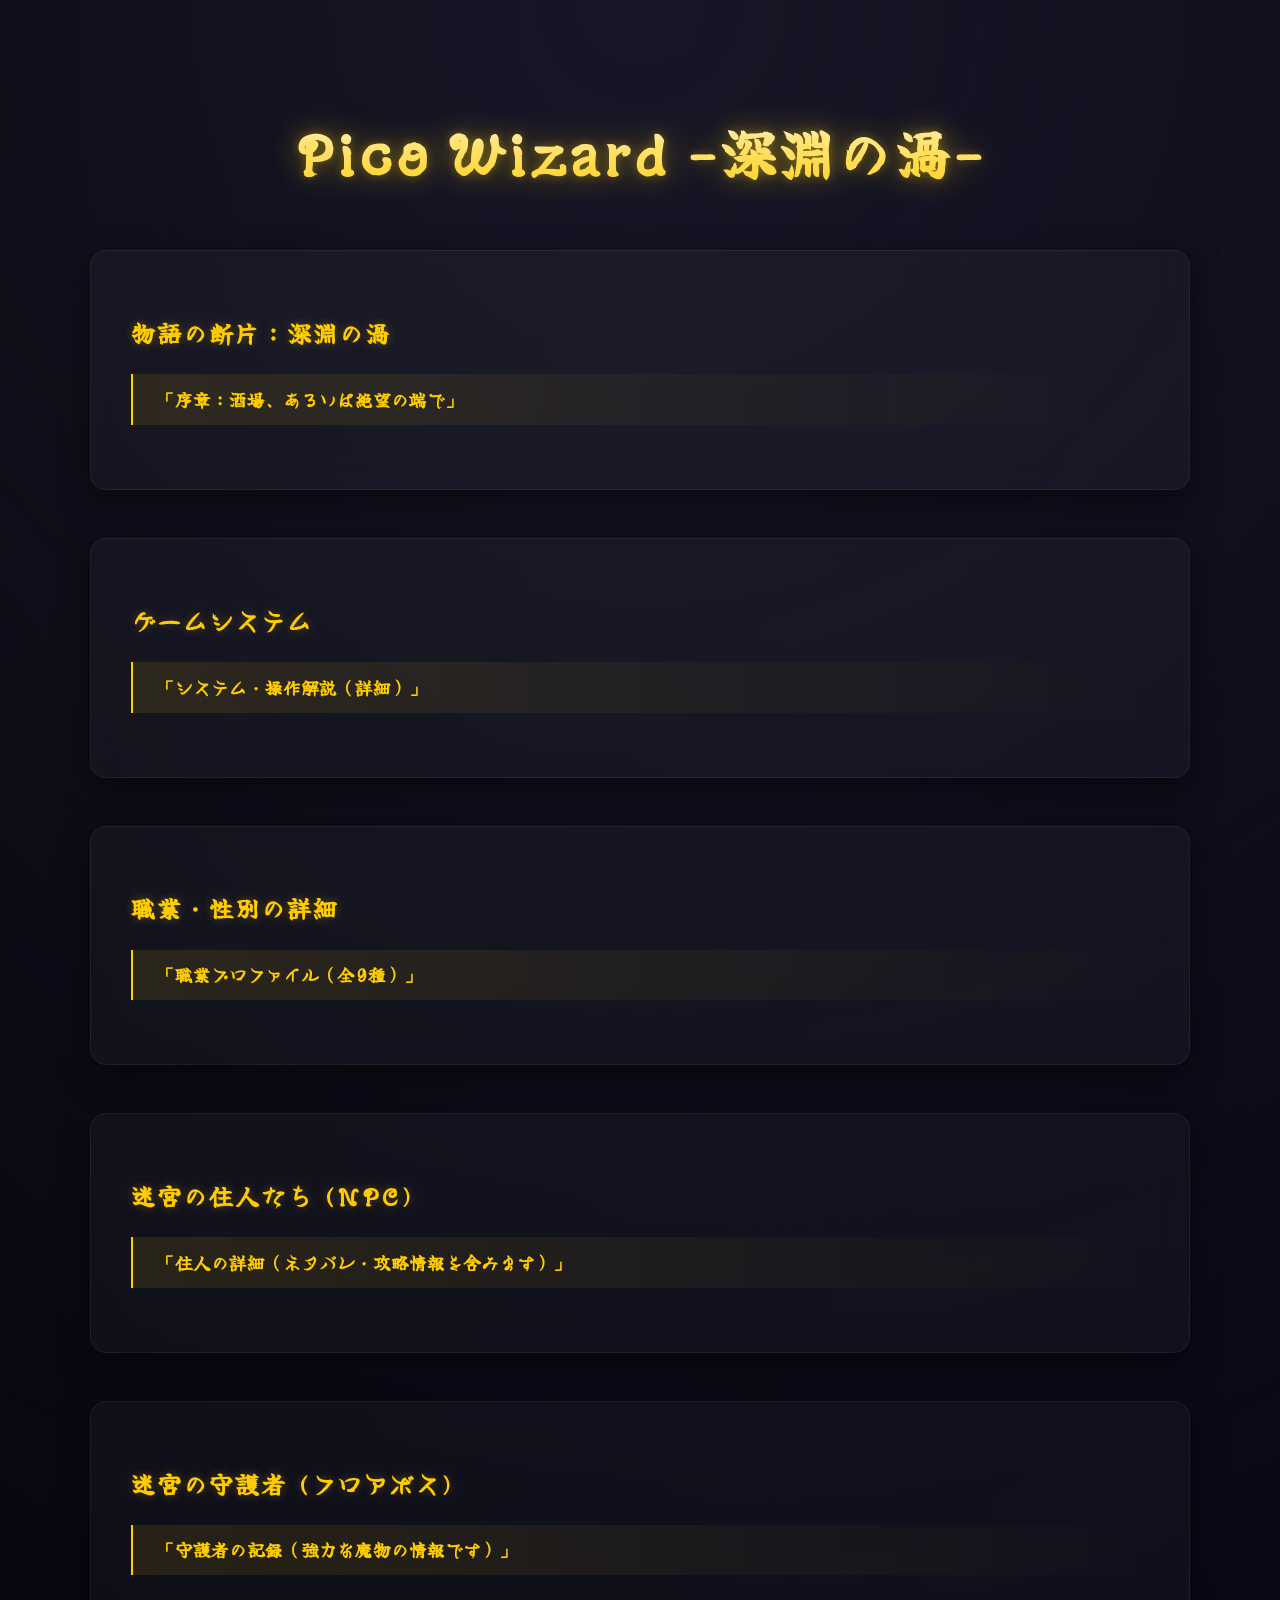
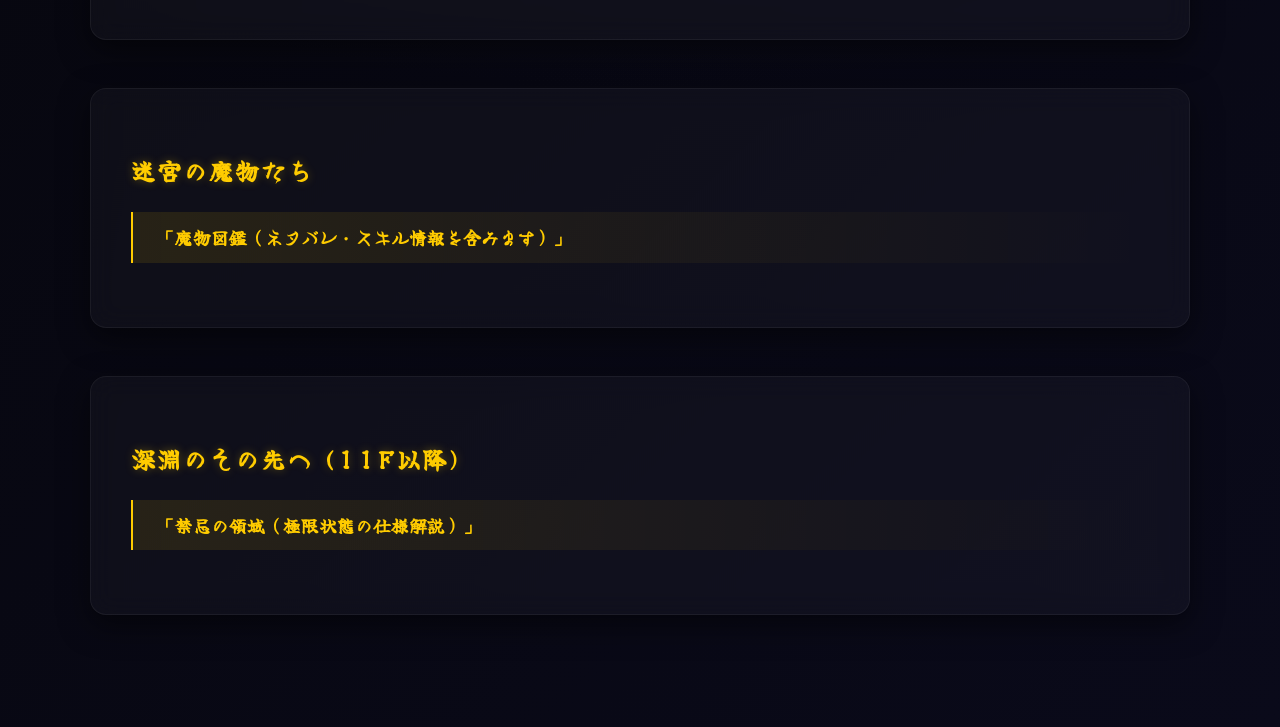
==== commit ec927a4c: "implements status effects" ====
--- a/manual.html
+++ b/manual.html
@@ -4,7 +4,7 @@
 <head>
     <meta charset="UTF-8" />
     <meta name="viewport" content="width=device-width, initial-scale=1.0" />
-    <title>VORTEX: Manual</title>
+    <title>Pico Wizard: Manual</title>
     <link rel="stylesheet" href="manual.css" />
     <link rel="preconnect" href="https://fonts.googleapis.com">
     <link rel="preconnect" href="https://fonts.gstatic.com" crossorigin>
@@ -13,7 +13,7 @@
 
 <body>
     <div class="container">
-        <h1>VORTEX -深淵の淵-</h1>
+        <h1>Pico Wizard -深淵の渦-</h1>
 
         <!-- Story -->
         <section class="section-card">
@@ -57,6 +57,10 @@
                         <h3>キャラクター抽選とボーナス</h3>
                         <p>冒険の始まりは、酒場に集まった4人の志願者を選ぶことから始まります。満足のいくステータスや職業が出るまで、何度でも<strong>「再抽選（Rキー）」</strong>が可能です。
                         </p>
+                        <div class="system-image">
+                            <img src="assets/char_creation.png" alt="キャラクター作成画面"
+                                style="width:100%; border:1px solid #555; margin: 10px 0;" />
+                        </div>
                         <p><span class="reward-item">重要：</span>
                             各キャラクターのステータス横にある「+」ボタンでボーナスポイントを割り振れます。VITは最大HP、INTは最大MPに直結し、各ステータスは装備可能条件にも関係するため、バランスを考えて慎重に割り当てましょう。
                         </p>
@@ -66,6 +70,10 @@
                     <div class="system-box">
                         <h3>3Dダンジョン探索</h3>
                         <p>名作ウィザードリィを彷彿とさせる、主観視点での探索です。マップは挑戦のたびにその姿を変え、壁の奥には<strong>「隠し扉」</strong>が潜んでいることもあります。</p>
+                        <div class="system-image">
+                            <img src="assets/exploration.png" alt="探索画面"
+                                style="width:100%; border:1px solid #555; margin: 10px 0;" />
+                        </div>
                         <ul>
                             <li><strong>テレポーター</strong>：迷宮内の別の場所へランダムに転送されます。</li>
                             <li><strong>回転床</strong>：一歩踏み出すと向きが強制的に変えられます。</li>
@@ -76,6 +84,10 @@
                     <div class="system-box">
                         <h3>戦略的なコマンド戦闘</h3>
                         <p>敵と遭遇するとコマンド選択式の戦闘になります。各職業には固有のスキルがあり、HPやMPを消費して強力な一撃や支援を繰り出すことができます。</p>
+                        <div class="system-image">
+                            <img src="assets/battle.png" alt="戦闘画面"
+                                style="width:100%; border:1px solid #555; margin: 10px 0;" />
+                        </div>
                     </div>
 
                     <!-- Gear & Camp -->
@@ -83,6 +95,10 @@
                         <h3>キャンプと装備の掟</h3>
                         <p>「Cキー」でキャンプを開き、アイテムの使用や装備の変更が行えます。装備品には<strong>「必要ステータス」</strong>が設定されており、これを満たさないと真価を発揮できません。
                         </p>
+                        <div class="system-image">
+                            <img src="assets/camp.png" alt="キャンプ画面"
+                                style="width:100%; border:1px solid #555; margin: 10px 0;" />
+                        </div>
                         <p><small>※初期のボーナス割り振りが、将来強力な武具を扱えるかどうかの鍵を握ります。</small></p>
                     </div>
 
@@ -149,6 +165,10 @@
                                 <div class="gender-info">
                                     <div class="gender-label">男性 / MALE</div>
                                     <div class="gender-skill">
+                                        <span class="skill-tag">CAMP</span> <span class="skill-name">勇猛の叫び</span>
+                                        <p class="skill-desc">次の戦闘の１ターン目、ATKを1.5倍にする（MP5）</p>
+                                    </div>
+                                    <div class="gender-skill">
                                         <span class="skill-tag">SKILL</span> <span class="skill-name">全力振り</span>
                                         <p class="skill-desc">大ダメージを与える強力な一撃。</p>
                                     </div>
@@ -158,6 +178,10 @@
                                 <img src="assets/face_戦士_female.jpeg" alt="Warrior Female" class="gender-portrait" />
                                 <div class="gender-info">
                                     <div class="gender-label">女性 / FEMALE</div>
+                                    <div class="gender-skill">
+                                        <span class="skill-tag">CAMP</span> <span class="skill-name">勇猛の叫び</span>
+                                        <p class="skill-desc">次の戦闘の１ターン目、ATKを1.5倍にする（MP5）</p>
+                                    </div>
                                     <div class="gender-skill">
                                         <span class="skill-tag">SKILL</span> <span class="skill-name">全力振り</span>
                                         <p class="skill-desc">大ダメージを与える強力な一撃。</p>
@@ -179,6 +203,10 @@
                                 <div class="gender-info">
                                     <div class="gender-label">男性 / MALE</div>
                                     <div class="gender-skill">
+                                        <span class="skill-tag">CAMP</span> <span class="skill-name">隠密の眼</span>
+                                        <p class="skill-desc">罠、隠し扉、ギミックをマップに可視化する（MP10）</p>
+                                    </div>
+                                    <div class="gender-skill">
                                         <span class="skill-tag">SKILL</span> <span class="skill-name">不意打ち</span>
                                         <p class="skill-desc">素早さを活かした奇襲攻撃。</p>
                                     </div>
@@ -188,6 +216,10 @@
                                 <img src="assets/face_盗賊_female.jpeg" alt="Thief Female" class="gender-portrait" />
                                 <div class="gender-info">
                                     <div class="gender-label">女性 / FEMALE</div>
+                                    <div class="gender-skill">
+                                        <span class="skill-tag">CAMP</span> <span class="skill-name">隠密の眼</span>
+                                        <p class="skill-desc">罠、隠し扉、ギミックをマップに可視化する（MP10）</p>
+                                    </div>
                                     <div class="gender-skill">
                                         <span class="skill-tag">SKILL</span> <span class="skill-name">不意打ち</span>
                                         <p class="skill-desc">素早さを活かした奇襲攻撃。</p>
@@ -209,6 +241,10 @@
                                 <div class="gender-info">
                                     <div class="gender-label">男性 / MALE</div>
                                     <div class="gender-skill">
+                                        <span class="skill-tag">CAMP</span> <span class="skill-name">回復魔法</span>
+                                        <p class="skill-desc">味方一人のHPを大きく回復する（MP4）</p>
+                                    </div>
+                                    <div class="gender-skill">
                                         <span class="skill-tag">SKILL</span> <span class="skill-name">ヒール</span>
                                         <p class="skill-desc">味方一人のHPを大きく回復する。</p>
                                     </div>
@@ -218,6 +254,10 @@
                                 <img src="assets/face_僧侶_female.jpeg" alt="Cleric Female" class="gender-portrait" />
                                 <div class="gender-info">
                                     <div class="gender-label">女性 / FEMALE</div>
+                                    <div class="gender-skill">
+                                        <span class="skill-tag">CAMP</span> <span class="skill-name">回復魔法</span>
+                                        <p class="skill-desc">味方一人のHPを大きく回復する（MP4）</p>
+                                    </div>
                                     <div class="gender-skill">
                                         <span class="skill-tag">SKILL</span> <span class="skill-name">ヒール</span>
                                         <p class="skill-desc">味方一人のHPを大きく回復する。</p>
@@ -269,6 +309,10 @@
                                 <div class="gender-info">
                                     <div class="gender-label">男性 / MALE</div>
                                     <div class="gender-skill">
+                                        <span class="skill-tag">CAMP</span> <span class="skill-name">明鏡止水</span>
+                                        <p class="skill-desc">次の戦闘、ATKとDEFを２倍にする（MP30）</p>
+                                    </div>
+                                    <div class="gender-skill">
                                         <span class="skill-tag">SKILL</span> <span class="skill-name">燕返し</span>
                                         <p class="skill-desc">二回連続でダメージを与える。</p>
                                     </div>
@@ -278,6 +322,10 @@
                                 <img src="assets/face_侍_female.jpeg" alt="Samurai Female" class="gender-portrait" />
                                 <div class="gender-info">
                                     <div class="gender-label">女性 / FEMALE</div>
+                                    <div class="gender-skill">
+                                        <span class="skill-tag">CAMP</span> <span class="skill-name">明鏡止水</span>
+                                        <p class="skill-desc">次の戦闘、ATKとDEFを２倍にする（MP30）</p>
+                                    </div>
                                     <div class="gender-skill">
                                         <span class="skill-tag">SKILL</span> <span class="skill-name">燕返し</span>
                                         <p class="skill-desc">二回連続でダメージを与える。</p>
@@ -300,6 +348,10 @@
                                 <div class="gender-info">
                                     <div class="gender-label">男性 / MALE</div>
                                     <div class="gender-skill">
+                                        <span class="skill-tag">CAMP</span> <span class="skill-name">点穴</span>
+                                        <p class="skill-desc">次の戦闘、敵のDEFを無視して攻撃する（MP15）</p>
+                                    </div>
+                                    <div class="gender-skill">
                                         <span class="skill-tag">SKILL</span> <span class="skill-name">気功波</span>
                                         <p class="skill-desc">敵の防御を無視してダメージを与える。</p>
                                     </div>
@@ -310,6 +362,10 @@
                                     class="gender-portrait" />
                                 <div class="gender-info">
                                     <div class="gender-label">女性 / FEMALE</div>
+                                    <div class="gender-skill">
+                                        <span class="skill-tag">CAMP</span> <span class="skill-name">点穴</span>
+                                        <p class="skill-desc">次の戦闘、敵のDEFを無視して攻撃する（MP15）</p>
+                                    </div>
                                     <div class="gender-skill">
                                         <span class="skill-tag">SKILL</span> <span class="skill-name">気功波</span>
                                         <p class="skill-desc">敵の防御を無視してダメージを与える。</p>
@@ -331,6 +387,10 @@
                                 <div class="gender-info">
                                     <div class="gender-label">男性 / MALE</div>
                                     <div class="gender-skill">
+                                        <span class="skill-tag">CAMP</span> <span class="skill-name">狙撃準備</span>
+                                        <p class="skill-desc">次の戦闘、先制攻撃を１回行う（MP10）</p>
+                                    </div>
+                                    <div class="gender-skill">
                                         <span class="skill-tag">SKILL</span> <span class="skill-name">狙い撃ち</span>
                                         <p class="skill-desc">急所を突く高威力の射撃。</p>
                                     </div>
@@ -340,6 +400,10 @@
                                 <img src="assets/face_狩人_female.jpeg" alt="Archer Female" class="gender-portrait" />
                                 <div class="gender-info">
                                     <div class="gender-label">女性 / FEMALE</div>
+                                    <div class="gender-skill">
+                                        <span class="skill-tag">CAMP</span> <span class="skill-name">狙撃準備</span>
+                                        <p class="skill-desc">次の戦闘、先制攻撃を１回行う（MP10）</p>
+                                    </div>
                                     <div class="gender-skill">
                                         <span class="skill-tag">SKILL</span> <span class="skill-name">狙い撃ち</span>
                                         <p class="skill-desc">急所を突く高威力の射撃。</p>
@@ -361,6 +425,10 @@
                                 <div class="gender-info">
                                     <div class="gender-label">男性 / MALE</div>
                                     <div class="gender-skill">
+                                        <span class="skill-tag">CAMP</span> <span class="skill-name">精神統一</span>
+                                        <p class="skill-desc">味方一人を回復する（MP4）</p>
+                                    </div>
+                                    <div class="gender-skill">
                                         <span class="skill-tag">SKILL</span> <span class="skill-name">精神統一</span>
                                         <p class="skill-desc">味方を回復しつつ、敵へ追撃を行う。</p>
                                     </div>
@@ -370,6 +438,10 @@
                                 <img src="assets/face_モンク_female.jpeg" alt="Monk Female" class="gender-portrait" />
                                 <div class="gender-info">
                                     <div class="gender-label">女性 / FEMALE</div>
+                                    <div class="gender-skill">
+                                        <span class="skill-tag">CAMP</span> <span class="skill-name">精神統一</span>
+                                        <p class="skill-desc">味方一人を回復する（MP4）</p>
+                                    </div>
                                     <div class="gender-skill">
                                         <span class="skill-tag">SKILL</span> <span class="skill-name">精神統一</span>
                                         <p class="skill-desc">味方を回復しつつ、敵へ追撃を行う。</p>
@@ -391,6 +463,10 @@
                                 <div class="gender-info">
                                     <div class="gender-label">男性 / MALE</div>
                                     <div class="gender-skill">
+                                        <span class="skill-tag">CAMP</span> <span class="skill-name">聖別の儀</span>
+                                        <p class="skill-desc">味方一人を大きく回復する（MP4）</p>
+                                    </div>
+                                    <div class="gender-skill">
                                         <span class="skill-tag">SKILL</span> <span class="skill-name">ホーリーライト</span>
                                         <p class="skill-desc">味方を回復し、敵全員に神聖ダメージ。</p>
                                     </div>
@@ -400,6 +476,10 @@
                                 <img src="assets/face_ビショップ_female.jpeg" alt="Bishop Female" class="gender-portrait" />
                                 <div class="gender-info">
                                     <div class="gender-label">女性 / FEMALE</div>
+                                    <div class="gender-skill">
+                                        <span class="skill-tag">CAMP</span> <span class="skill-name">聖別の儀</span>
+                                        <p class="skill-desc">味方一人を大きく回復する（MP4）</p>
+                                    </div>
                                     <div class="gender-skill">
                                         <span class="skill-tag">SKILL</span> <span class="skill-name">ホーリーライト</span>
                                         <p class="skill-desc">味方を回復し、敵全員に神聖ダメージ。</p>
@@ -765,6 +845,128 @@
             </div>
         </section>
 
+        <!-- Floor Bosses -->
+        <section class="section-card">
+            <h2>迷宮の守護者 (フロアボス)</h2>
+            <button class="spoiler-btn" aria-expanded="false">「守護者の記録（強力な魔物の情報です）」</button>
+            <div class="details">
+                <p>各階層の要所に陣取り、深淵への道を守る強力な魔物たち。通常の敵とは一線を画す巨躯と魔力を持ち、探索者の実力を試します。</p>
+                <div class="boss-grid">
+                    <!-- Boss 1 -->
+                    <div class="boss-card">
+                        <div class="boss-visual">
+                            <img src="assets/boss1.png" alt="マーフィーズゴースト" class="boss-sprite">
+                        </div>
+                        <div class="boss-header">
+                            <span class="floor-tag">B1F</span>
+                            <h3>マーフィーズゴースト</h3>
+                        </div>
+                        <p class="monster-lore">奇妙なピエロのような衣装の人間型の生き物が接近してくる。よく見るとそれは腐乱しかけた人間であった。それは何も言わずにこちらへ襲い掛かってきた。
+                        </p>
+                    </div>
+                    <!-- Boss 2 -->
+                    <div class="boss-card">
+                        <div class="boss-visual">
+                            <img src="assets/boss2.png" alt="ガスクラウド" class="boss-sprite">
+                        </div>
+                        <div class="boss-header">
+                            <span class="floor-tag">B2F</span>
+                            <h3>ガスクラウド</h3>
+                        </div>
+                        <p class="monster-lore">霧の中から微かに光る二つの眼が見えた。その霧が物理的な質量を持ち、毒々しい重圧を放つ雲となって襲い掛かってくる！</p>
+                    </div>
+                    <!-- Boss 3 -->
+                    <div class="boss-card">
+                        <div class="boss-visual">
+                            <img src="assets/boss3.png" alt="ドラゴンフライ" class="boss-sprite">
+                        </div>
+                        <div class="boss-header">
+                            <span class="floor-tag">B3F</span>
+                            <h3>ドラゴンフライ</h3>
+                        </div>
+                        <p class="monster-lore">羽ばたきの音が頭上から聞こえる。巨大な蜻蛉のような魔物が炎を吐き散らしながら急降下してきた！</p>
+                    </div>
+                    <!-- Boss 4 -->
+                    <div class="boss-card">
+                        <div class="boss-visual">
+                            <img src="assets/boss4.png" alt="クリーピングコイン" class="boss-sprite">
+                        </div>
+                        <div class="boss-header">
+                            <span class="floor-tag">B4F</span>
+                            <h3>クリーピングコイン</h3>
+                        </div>
+                        <p class="monster-lore">通路の隅にコインが山積みにされている。一攫千金を夢見て近づくと、コインが脈打ち、飢えた魔物となって牙を剥いた！</p>
+                    </div>
+                    <!-- Boss 5 -->
+                    <div class="boss-card">
+                        <div class="boss-visual">
+                            <img src="assets/boss5.png" alt="グレーターデーモン" class="boss-sprite">
+                        </div>
+                        <div class="boss-header">
+                            <span class="floor-tag">B5F</span>
+                            <h3>グレーターデーモン</h3>
+                        </div>
+                        <p class="monster-lore">空間が裂け、禍々しい角を持つ巨漢が現れた。その冷徹な眼差しは、冒険者の魂を品定めするかのように細められた。</p>
+                    </div>
+                    <!-- Boss 6 -->
+                    <div class="boss-card">
+                        <div class="boss-visual">
+                            <img src="assets/boss6.png" alt="ヴァンパイアロード" class="boss-sprite">
+                        </div>
+                        <div class="boss-header">
+                            <span class="floor-tag">B6F</span>
+                            <h3>ヴァンパイアロード</h3>
+                        </div>
+                        <p class="monster-lore">豪奢な寝台。そこには夜を統べる貴公子が佇んでいた。彼は優雅にグラスを掲げ、食事の時間を告げた。</p>
+                    </div>
+                    <!-- Boss 7 -->
+                    <div class="boss-card">
+                        <div class="boss-visual">
+                            <img src="assets/boss7.png" alt="キマイラ" class="boss-sprite">
+                        </div>
+                        <div class="boss-header">
+                            <span class="floor-tag">B7F</span>
+                            <h3>キマイラ</h3>
+                        </div>
+                        <p class="monster-lore">獅子の咆哮、山羊の呻き、蛇の威嚇。三つの意思を宿した怪異が、吐息から炎を漏らしながら飛びかかってきた！</p>
+                    </div>
+                    <!-- Boss 8 -->
+                    <div class="boss-card">
+                        <div class="boss-visual">
+                            <img src="assets/boss8.png" alt="サイデル" class="boss-sprite">
+                        </div>
+                        <div class="boss-header">
+                            <span class="floor-tag">B8F</span>
+                            <h3>サイデル</h3>
+                        </div>
+                        <p class="monster-lore">底知れぬ闇の中から、いくつもの影が蠢いている。それは実体を持たぬ幽体、あるいは過去の冒険者の成れの果てか。</p>
+                    </div>
+                    <!-- Boss 9 -->
+                    <div class="boss-card">
+                        <div class="boss-visual">
+                            <img src="assets/boss9.png" alt="フラック" class="boss-sprite">
+                        </div>
+                        <div class="boss-header">
+                            <span class="floor-tag">B9F</span>
+                            <h3>フラック</h3>
+                        </div>
+                        <p class="monster-lore">道化のような色彩豊かな衣装に身を包んだ怪人が現れた。彼は高く笑い、致命的な魔力の波動を指先から放った！</p>
+                    </div>
+                    <!-- Boss 10 -->
+                    <div class="boss-card">
+                        <div class="boss-visual">
+                            <img src="assets/boss10.png" alt="アビスロード" class="boss-sprite">
+                        </div>
+                        <div class="boss-header">
+                            <span class="floor-tag">B10F</span>
+                            <h3>アビスロード</h3>
+                        </div>
+                        <p class="monster-lore">渦の最深部に鎮座する、全ての異変の元凶。その姿は静寂に包まれた老師のようでもあり、あるいは絶対的な支配者のようでもある。</p>
+                    </div>
+                </div>
+            </div>
+        </section>
+
         <!-- Enemies -->
         <section class="section-card">
             <h2>迷宮の魔物たち</h2>
@@ -1101,7 +1303,332 @@
             </div>
         </section>
 
+        <!-- 11F and Beyond -->
+        <section class="section-card">
+            <h2>深淵のその先へ (11F以降)</h2>
+            <button class="spoiler-btn" aria-expanded="false">「禁忌の領域（極限状態の仕様解説）」</button>
+            <div class="details">
+                <div class="system-box deep-warning">
+                    <h3>アビス・モードの開幕</h3>
+                    <p>10Fの主『アビスロード』を討伐しても、冒険は終わりません。崩れた床の先には、生者が立ち入ることを許されぬ真の深淵が広がっています。</p>
+                    <ul>
+                        <li><strong>退路の断絶</strong>：上へと昇る階段は消失し、ただ下へと進むことしか許されません。</li>
+                        <li><strong>極限の魔物</strong>：更なる強敵が蠢き、その実力は階層を追うごとに加速度的に増していきます。</li>
+                        <li><strong>魂の摩耗</strong>：獲得できる経験値は大幅に減少し、成長よりも生存が優先される戦いとなります。</li>
+                        <li><strong>至高の遺品</strong>：過酷な環境に反比例し、引き続き強力な武器防具の入手が期待できます。</li>
+                    </ul>
+                </div>
+
+                <div class="system-box death-penalty">
+                    <h3>死の代償と裏ランキング</h3>
+                    <p>11F以降での全滅は、取り返しのつかない悲劇を招きます。</p>
+                    <ul>
+                        <li><strong>アイテム消失</strong>：全滅時、50%の確率で所持アイテムや装備品が深淵へと消え去ります。</li>
+                        <li><strong>精神的打撃</strong>：生存本能が削られ、レベルが強制的に<strong>半分</strong>まで低下します。</li>
+                        <li><strong>裏ランキングの刻印</strong>：全滅時、その魂の記録（階層、名前、職業、性別、レベル、そして最期の勇姿）が「裏ランキングボード」に登録され、永遠に記憶されます。
+                        </li>
+                    </ul>
+                </div>
+
+                <h3>深淵に潜む者たち</h3>
+                <div class="monster-grid">
+                    <!-- Arch Demon (18) -->
+                    <div class="monster-card">
+                        <div class="deep-monster-visual">
+                            <img src="assets/monster_d0.png" alt="アークデーモン" class="deep-monster-sprite">
+                        </div>
+                        <div class="monster-info">
+                            <h3>アークデーモン</h3>
+                            <p class="monster-lore">地獄の階級の中でも頂点に近い位置に座する大悪魔。その業火は魂をも焼き尽くす。</p>
+                        </div>
+                        <div class="monster-skill">
+                            <div class="skill-header">
+                                <span class="skill-tag">Skill</span>
+                                <span class="skill-name">業火</span>
+                            </div>
+                            <p class="skill-desc">広範囲を包み込む灼熱の炎で全体を焼き払う。</p>
+                        </div>
+                    </div>
+                    <!-- Bloody (19) -->
+                    <div class="monster-card">
+                        <div class="deep-monster-visual">
+                            <img src="assets/monster_d1.png" alt="ブラッディ" class="deep-monster-sprite">
+                        </div>
+                        <div class="monster-info">
+                            <h3>ブラッディ</h3>
+                            <p class="monster-lore">鮮血を求めて彷徨う不死者。その渇きは決して癒えることがなく、犠牲者の血を最後の一滴まで啜る。</p>
+                        </div>
+                        <div class="monster-skill">
+                            <div class="skill-header">
+                                <span class="skill-tag">Skill</span>
+                                <span class="skill-name">絶望の吸血</span>
+                            </div>
+                            <p class="skill-desc">凄まじい勢いで血液を奪い取り、自身の生命力を増幅させる。</p>
+                        </div>
+                    </div>
+                    <!-- Fear (20) -->
+                    <div class="monster-card">
+                        <div class="deep-monster-visual">
+                            <img src="assets/monster_d2.png" alt="フィアー" class="deep-monster-sprite">
+                        </div>
+                        <div class="monster-info">
+                            <h3>フィアー</h3>
+                            <p class="monster-lore">人の恐怖心を具現化したような異形の存在。その視線に見つめられた者は、心の奥底から崩壊していく。</p>
+                        </div>
+                        <div class="monster-skill">
+                            <div class="skill-header">
+                                <span class="skill-tag">Skill</span>
+                                <span class="skill-name">狂気の視線</span>
+                            </div>
+                            <p class="skill-desc">防御を無視する精神的な衝撃を与え、標的を無力化する。</p>
+                        </div>
+                    </div>
+                    <!-- Venom (21) -->
+                    <div class="monster-card">
+                        <div class="deep-monster-visual">
+                            <img src="assets/monster_d3.png" alt="ヴェノム" class="deep-monster-sprite">
+                        </div>
+                        <div class="monster-info">
+                            <h3>ヴェノム</h3>
+                            <p class="monster-lore">猛毒を撒き散らしながら移動する巨大な軟体生物。その体液は触れるものすべてを腐食させる。</p>
+                        </div>
+                        <div class="monster-skill">
+                            <div class="skill-header">
+                                <span class="skill-tag">Skill</span>
+                                <span class="skill-name">溶解液</span>
+                            </div>
+                            <p class="skill-desc">強力な酸をまき散らし、標的の防御を貫通してダメージを与える。</p>
+                        </div>
+                    </div>
+                    <!-- Arch Dragon (22) -->
+                    <div class="monster-card">
+                        <div class="deep-monster-visual">
+                            <img src="assets/monster_d4.png" alt="アークドラゴン" class="deep-monster-sprite">
+                        </div>
+                        <div class="monster-info">
+                            <h3>アークドラゴン</h3>
+                            <p class="monster-lore">ドラゴンの頂点に立つ伝説の巨獣。その咆哮は山を揺らし、吐息は文明を滅ぼす。</p>
+                        </div>
+                        <div class="monster-skill">
+                            <div class="skill-header">
+                                <span class="skill-tag">Skill</span>
+                                <span class="skill-name">竜の息吹</span>
+                            </div>
+                            <p class="skill-desc">光線のような高熱ブレスを放ち、全体に致命的な損害を与える。</p>
+                        </div>
+                    </div>
+                    <!-- Gigant (23) -->
+                    <div class="monster-card">
+                        <div class="deep-monster-visual">
+                            <img src="assets/monster_d5.png" alt="ギガント" class="deep-monster-sprite">
+                        </div>
+                        <div class="monster-info">
+                            <h3>ギガント</h3>
+                            <p class="monster-lore">神話の時代から生き続ける巨人の末裔。その足踏みは大地に亀裂を生ませ、空気を激しく震わせる。</p>
+                        </div>
+                        <div class="monster-skill">
+                            <div class="skill-header">
+                                <span class="skill-tag">Skill</span>
+                                <span class="skill-name">大地震</span>
+                            </div>
+                            <p class="skill-desc">激しい地鳴りを引き起こし、地上、地下問わず全方位を攻撃する。</p>
+                        </div>
+                    </div>
+                    <!-- Succubus (24) -->
+                    <div class="monster-card">
+                        <div class="deep-monster-visual">
+                            <img src="assets/monster_d6.png" alt="サキュバス" class="deep-monster-sprite">
+                        </div>
+                        <div class="monster-info">
+                            <h3>サキュバス</h3>
+                            <p class="monster-lore">淫靡な香りをまとい、冒険者の精神を惑わす女悪魔。その優しさの裏には死よりも深い悦楽と絶望が待っている。</p>
+                        </div>
+                        <div class="monster-skill">
+                            <div class="skill-header">
+                                <span class="skill-tag">Skill</span>
+                                <span class="skill-name">甘い誘惑</span>
+                            </div>
+                            <p class="skill-desc">標的の能力（レベル）を直接吸い取り、自身の糧とする恐るべき技。</p>
+                        </div>
+                    </div>
+                    <!-- Poison Giant (25) -->
+                    <div class="monster-card">
+                        <div class="deep-monster-visual">
+                            <img src="assets/monster_d7.png" alt="ポイズンジャイアント" class="deep-monster-sprite">
+                        </div>
+                        <div class="monster-info">
+                            <h3>ポイズンジャイアント</h3>
+                            <p class="monster-lore">腐敗した毒の沼から生まれた巨人。その周囲一帯は死の雲に覆われ、呼吸することさえ困難な状況となる。</p>
+                        </div>
+                        <div class="monster-skill">
+                            <div class="skill-header">
+                                <span class="skill-tag">Skill</span>
+                                <span class="skill-name">毒の息</span>
+                            </div>
+                            <p class="skill-desc">猛烈な毒素を帯びた息を広範囲に吐き出し、甚大な被害を与える。</p>
+                        </div>
+                    </div>
+                    <!-- Maelphic (26) -->
+                    <div class="monster-card">
+                        <div class="deep-monster-visual">
+                            <img src="assets/monster_d8.png" alt="マイルフィック" class="deep-monster-sprite">
+                        </div>
+                        <div class="monster-info">
+                            <h3>マイルフィック</h3>
+                            <p class="monster-lore">死と崩壊を司る闇の賢者。その存在自体が災厄であり、すれ違うだけで魂の一部が削り取られていく。</p>
+                        </div>
+                        <div class="monster-skill">
+                            <div class="skill-header">
+                                <span class="skill-tag">Skill</span>
+                                <span class="skill-name">エナジードレイン</span>
+                            </div>
+                            <p class="skill-desc">生命の深層に干渉し、強制的に実力（レベル）を吸い上げる禁断の術。</p>
+                        </div>
+                    </div>
+                    <!-- Will o Wisp (27) -->
+                    <div class="monster-card">
+                        <div class="deep-monster-visual">
+                            <img src="assets/monster_d9.png" alt="ウィル・オ・ウィスプ" class="deep-monster-sprite">
+                        </div>
+                        <div class="monster-info">
+                            <h3>ウィル・オ・ウィスプ</h3>
+                            <p class="monster-lore">実体を持たぬ青白い鬼火。神速の動きで攻撃をかわし、眩い光で探索者を翻弄するが、討伐できれば莫大な知見（経験値）を得られるという。</p>
+                        </div>
+                        <div class="monster-skill">
+                            <div class="skill-header">
+                                <span class="skill-tag">Skill</span>
+                                <span class="skill-name">まばゆい光</span>
+                            </div>
+                            <p class="skill-desc">強烈な閃光を放ち、標的を混乱に陥れる全体攻撃。</p>
+                        </div>
+                    </div>
+                    <!-- Wraith (28) -->
+                    <div class="monster-card">
+                        <div class="deep-monster-visual">
+                            <img src="assets/monster_d10.png" alt="レイス" class="deep-monster-sprite">
+                        </div>
+                        <div class="monster-info">
+                            <h3>レイス</h3>
+                            <p class="monster-lore">形なき死神。実体のないその腕は防具をすり抜け、直接標的の心臓を掌握しようとする。</p>
+                        </div>
+                        <div class="monster-skill">
+                            <div class="skill-header">
+                                <span class="skill-tag">Skill</span>
+                                <span class="skill-name">命を刈り取る手</span>
+                            </div>
+                            <p class="skill-desc">物理的な抵抗を無視して生命力を引きずり出し、己のものとする。</p>
+                        </div>
+                    </div>
+                    <!-- Banshee (29) -->
+                    <div class="monster-card">
+                        <div class="deep-monster-visual">
+                            <img src="assets/monster_d11.png" alt="バンシー" class="deep-monster-sprite">
+                        </div>
+                        <div class="monster-info">
+                            <h3>バンシー</h3>
+                            <p class="monster-lore">死を予言する女の亡霊。その絶叫を聞いた者は、魂が肉体から離散し、二度と戻ることはできない。</p>
+                        </div>
+                        <div class="monster-skill">
+                            <div class="skill-header">
+                                <span class="skill-tag">Skill</span>
+                                <span class="skill-name">死の絶叫</span>
+                            </div>
+                            <p class="skill-desc">呪魂を乗せた咆哮を放ち、標的の息の根を止める致命的な攻撃。</p>
+                        </div>
+                    </div>
+                    <!-- Giant Skeleton (30) -->
+                    <div class="monster-card">
+                        <div class="deep-monster-visual">
+                            <img src="assets/monster_d12.png" alt="ジャイアントスケルトン" class="deep-monster-sprite">
+                        </div>
+                        <div class="monster-info">
+                            <h3>ジャイアントスケルトン</h3>
+                            <p class="monster-lore">迷宮の深層に眠る古の巨人の骨が、怨念によって動き出したもの。その一振りは大地をも砕く。</p>
+                        </div>
+                        <div class="monster-skill">
+                            <div class="skill-header">
+                                <span class="skill-tag">Skill</span>
+                                <span class="skill-name">崩落</span>
+                            </div>
+                            <p class="skill-desc">天井を粉砕し、瓦礫の雨を降らせて敵全体を押し潰す。</p>
+                        </div>
+                    </div>
+                    <!-- Giant Zombie (31) -->
+                    <div class="monster-card">
+                        <div class="deep-monster-visual">
+                            <img src="assets/monster_d13.png" alt="ジャイアントゾンビ" class="deep-monster-sprite">
+                        </div>
+                        <div class="monster-info">
+                            <h3>ジャイアントゾンビ</h3>
+                            <p class="monster-lore">腐敗しきった巨人の肉体。生前よりも強大な怪力を振るい、その体からは常に不浄な液体が漏れ出している。</p>
+                        </div>
+                        <div class="monster-skill">
+                            <div class="skill-header">
+                                <span class="skill-tag">Skill</span>
+                                <span class="skill-name">腐食液</span>
+                            </div>
+                            <p class="skill-desc">あらゆるものを腐らせる液体を放ち、標的の生命力を根こそぎ奪い取る。</p>
+                        </div>
+                    </div>
+
+                    <!-- Hell Master (d14) -->
+                    <div class="monster-card">
+                        <div class="deep-monster-visual">
+                            <img src="assets/monster_d14.png" alt="ヘルマスター" class="deep-monster-sprite">
+                        </div>
+                        <div class="monster-info">
+                            <h3>ヘルマスター</h3>
+                            <p class="monster-lore">深淵の更なる深みに君臨する、悪魔たちの王。その絶対的な威圧感は、対峙する者の戦意を根こそぎ奪い去る。</p>
+                        </div>
+                        <div class="monster-skill">
+                            <div class="skill-header">
+                                <span class="skill-tag">Skill</span>
+                                <span class="skill-name">絶望の波動</span>
+                            </div>
+                            <p class="skill-desc">負の感情が物理的な衝撃となって襲いかかる、不可避の全体攻撃。</p>
+                        </div>
+                    </div>
+                    <!-- Vorpal Bunny (d15) -->
+                    <div class="monster-card">
+                        <div class="deep-monster-visual">
+                            <img src="assets/monster_d15.png" alt="ヴォーパルバニー" class="deep-monster-sprite">
+                        </div>
+                        <div class="monster-info">
+                            <h3>ヴォーパルバニー</h3>
+                            <p class="monster-lore">愛くるしい姿に騙されてはならない。その素早い動きから繰り出される一撃は、鋼の喉元さえも易々と切り裂く。</p>
+                        </div>
+                        <div class="monster-skill">
+                            <div class="skill-header">
+                                <span class="skill-tag">Skill</span>
+                                <span class="skill-name">クリティカルヒット</span>
+                            </div>
+                            <p class="skill-desc">急所を正確に射抜き、相手の命を一瞬で刈り取る致命的な打撃。</p>
+                        </div>
+                    </div>
+                    <!-- Lycurgus (d16) -->
+                    <div class="monster-card">
+                        <div class="deep-monster-visual">
+                            <img src="assets/monster_d16.png" alt="ライカーガス" class="deep-monster-sprite">
+                        </div>
+                        <div class="monster-info">
+                            <h3>ライカーガス</h3>
+                            <p class="monster-lore">かつて迷宮を支配しようとした暴君のなれの果て。その死を拒絶した魂は、今もなお侵入者を呪い続けている。</p>
+                        </div>
+                        <div class="monster-skill">
+                            <div class="skill-header">
+                                <span class="skill-tag">Skill</span>
+                                <span class="skill-name">カース</span>
+                            </div>
+                            <p class="skill-desc">生命の輝きを奪い、深淵の闇へと引きずり込む強力な弱体化魔法。</p>
+                        </div>
+                    </div>
+
+                </div>
+            </div>
+        </section>
+
     </div>
+
     <script src="manual.js"></script>
 </body>
 
--- a/manual.css
+++ b/manual.css
@@ -25,8 +25,11 @@
 
 h1 {
     text-align: center;
-    font-size: 3rem;
+    font-size: clamp(1.5rem, 8vw, 3.5rem);
     margin-bottom: 3rem;
+    white-space: nowrap;
+    overflow: hidden;
+    text-overflow: clip;
     background: linear-gradient(to bottom, #fff 0%, #ffcc00 100%);
     -webkit-background-clip: text;
     background-clip: text;
